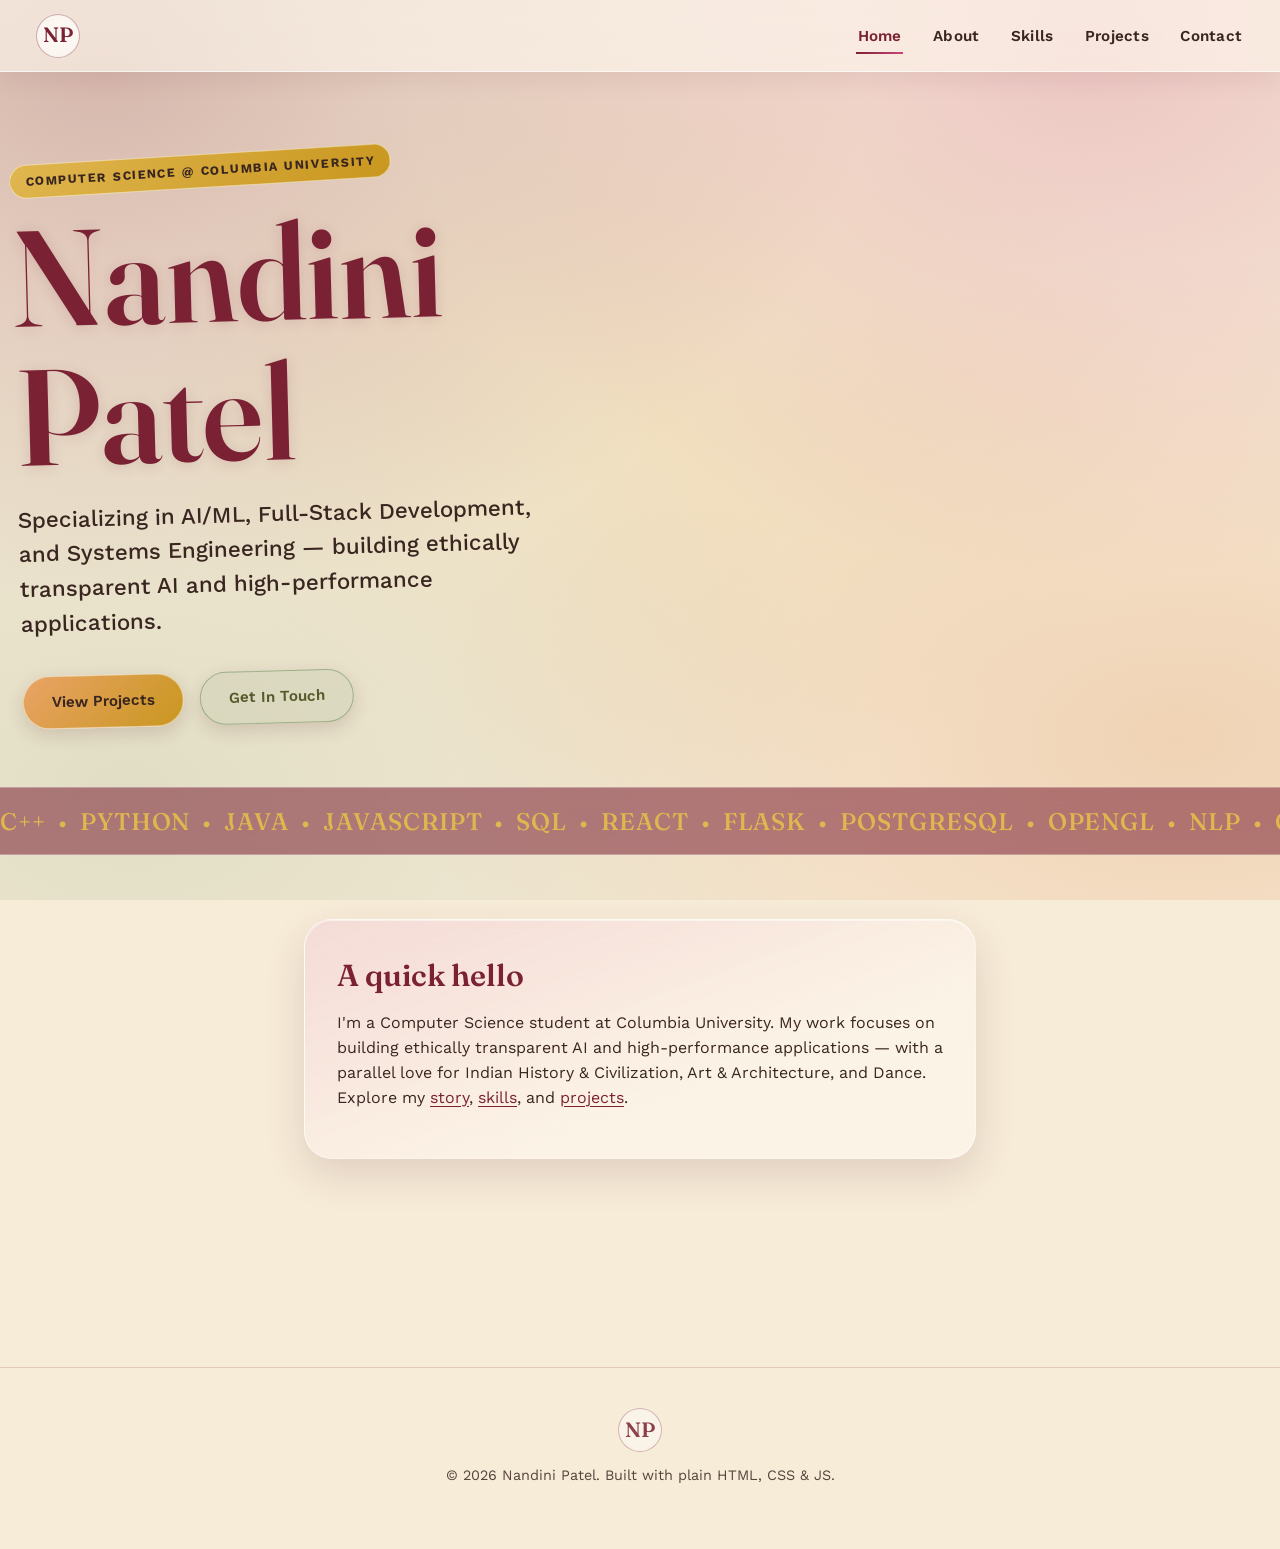
==== index.html @ aa8d7e82 "Redesign as soft glassmorphism site with a rich floral palette Drop the maximalist ornamentation (pa" ====
<!DOCTYPE html>
<html lang="en">
<head>
<meta charset="UTF-8">
<meta name="viewport" content="width=device-width, initial-scale=1.0">
<title>Nandini Patel — Computer Science @ Columbia</title>
<meta name="description" content="Portfolio of Nandini Patel, Computer Science student at Columbia University specializing in AI/ML, full-stack development, and systems engineering.">
<link rel="preconnect" href="https://fonts.googleapis.com">
<link rel="stylesheet" href="style.css">
</head>
<body>
<a class="skip-link" href="#main">Skip to content</a>

<nav class="site-nav">
  <div class="wrap">
    <a href="index.html" class="logo">NP</a>
    <button class="nav-toggle" aria-label="Toggle navigation" aria-expanded="false">
      <span></span><span></span><span></span>
    </button>
    <ul class="nav-links">
      <li><a href="index.html">Home</a></li>
      <li><a href="about.html">About</a></li>
      <li><a href="skills.html">Skills</a></li>
      <li><a href="projects.html">Projects</a></li>
      <li><a href="contact.html">Contact</a></li>
    </ul>
  </div>
</nav>

<main id="main">
  <section class="hero wrap">
    <div class="hero-inner">
      <span class="eyebrow">Computer Science @ Columbia University</span>
      <h1 class="stack-text">Nandini<br>Patel</h1>
      <p class="tagline">Specializing in AI/ML, Full-Stack Development, and Systems Engineering — building ethically transparent AI and high-performance applications.</p>
      <div class="hero-ctas">
        <a href="projects.html" class="btn btn-gold">View Projects</a>
        <a href="contact.html" class="btn btn-ruby">Get In Touch</a>
      </div>
    </div>
  </section>

  <div class="marquee" aria-hidden="true">
    <div class="marquee-track">
      <span>C++ &nbsp;•&nbsp; PYTHON &nbsp;•&nbsp; JAVA &nbsp;•&nbsp; JAVASCRIPT &nbsp;•&nbsp; SQL &nbsp;•&nbsp; REACT &nbsp;•&nbsp; FLASK &nbsp;•&nbsp; POSTGRESQL &nbsp;•&nbsp; OPENGL &nbsp;•&nbsp; NLP &nbsp;•&nbsp; COMPUTER VISION &nbsp;•&nbsp;</span>
      <span>C++ &nbsp;•&nbsp; PYTHON &nbsp;•&nbsp; JAVA &nbsp;•&nbsp; JAVASCRIPT &nbsp;•&nbsp; SQL &nbsp;•&nbsp; REACT &nbsp;•&nbsp; FLASK &nbsp;•&nbsp; POSTGRESQL &nbsp;•&nbsp; OPENGL &nbsp;•&nbsp; NLP &nbsp;•&nbsp; COMPUTER VISION &nbsp;•&nbsp;</span>
    </div>
  </div>

  <section class="wrap section-pad">
    <div class="panel hero-hello reveal">
      <h2>A quick hello</h2>
      <p>I'm a Computer Science student at Columbia University. My work focuses on building ethically transparent AI and high-performance applications — with a parallel love for Indian History &amp; Civilization, Art &amp; Architecture, and Dance. Explore my <a href="about.html">story</a>, <a href="skills.html">skills</a>, and <a href="projects.html">projects</a>.</p>
    </div>
  </section>
</main>

<footer class="site-footer">
  <div class="wrap">
    <span class="logo">NP</span>
    <p>&copy; <span id="year"></span> Nandini Patel. Built with plain HTML, CSS &amp; JS.</p>
  </div>
</footer>

<script src="script.js"></script>
</body>
</html>
---- style.css ----
/* ============================================================
   Nandini Patel — Portfolio
   Soft glassmorphism structure, rich floral palette: deep
   crimson/burgundy + magenta (primary), warm orange/gold
   (secondary), sage/olive (grounding), warm cream base.
   Frosted-glass cards, pill controls, understated serif type.
   ============================================================ */

@import url('https://fonts.googleapis.com/css2?family=Fraunces:opsz,wght@9..144,400..700&family=Work+Sans:wght@400;500;600;700;800&display=swap');

:root {
  --cream: #f7ecd8;
  --cream-soft: #fdf7ec;
  --ink: #3a2620;

  --burgundy: #7a2233;
  --burgundy-deep: #5c1726;
  --magenta: #c9457a;
  --magenta-light: #dd7aa0;

  --orange: #d97a37;
  --orange-light: #e9a366;
  --gold: #c9971f;
  --gold-light: #e0b64f;

  --sage: #9caf88;
  --sage-light: #c3d2b3;
  --olive: #74793f;
  --olive-deep: #565a2c;

  --glass: rgba(255, 250, 240, 0.55);
  --glass-strong: rgba(255, 250, 240, 0.82);
  --glass-border: rgba(255, 255, 255, 0.6);

  --font-display: 'Fraunces', Georgia, 'Times New Roman', serif;
  --font-body: 'Work Sans', -apple-system, Segoe UI, sans-serif;

  --nav-h: 4.5rem;
  --shadow-panel: 0 16px 40px rgba(90, 30, 40, 0.14), inset 0 1px 0 rgba(255, 255, 255, 0.5);
  --shadow-btn: 0 6px 18px rgba(90, 30, 40, 0.16);
  --shadow-btn-hover: 0 12px 28px rgba(90, 30, 40, 0.22);
}

/* ---------- Reset ---------- */
* { box-sizing: border-box; }
html { scroll-behavior: smooth; }
body {
  margin: 0;
  background: var(--cream);
  color: var(--ink);
  font-family: var(--font-body);
  line-height: 1.55;
  overflow-x: hidden;
  position: relative;
}
img, svg { max-width: 100%; display: block; }
a { color: inherit; text-decoration: none; }
ul { margin: 0; padding: 0; list-style: none; }
h1, h2, h3, h4 { font-family: var(--font-display); margin: 0; }
p { margin: 0 0 1em; }

@media (prefers-reduced-motion: reduce) {
  html { scroll-behavior: auto; }
  *, *::before, *::after { animation-duration: 0.001ms !important; animation-iteration-count: 1 !important; transition-duration: 0.001ms !important; }
}

/* ---------- Decorative page background: soft floral gradient mesh ---------- */
body::before {
  content: "";
  position: fixed;
  inset: 0;
  z-index: -1;
  background-image:
    radial-gradient(ellipse at 8% 8%, rgba(122, 34, 51, 0.26), transparent 46%),
    radial-gradient(ellipse at 85% 6%, rgba(201, 69, 122, 0.22), transparent 44%),
    radial-gradient(ellipse at 92% 82%, rgba(217, 122, 55, 0.22), transparent 46%),
    radial-gradient(ellipse at 10% 88%, rgba(156, 175, 136, 0.24), transparent 46%),
    radial-gradient(ellipse at 52% 46%, rgba(201, 151, 31, 0.12), transparent 55%);
  background-color: var(--cream);
}

.skip-link {
  position: absolute;
  left: 1rem;
  top: -4rem;
  background: var(--gold);
  color: var(--ink);
  padding: 0.6rem 1.1rem;
  border-radius: 999px;
  font-weight: 700;
  z-index: 999;
  transition: top 0.2s ease;
}
.skip-link:focus { top: 1rem; }

.wrap {
  max-width: 78rem;
  margin: 0 auto;
  padding: 0 1.25rem;
}

/* ---------- Nav ---------- */
.site-nav {
  position: sticky;
  top: 0;
  z-index: 100;
  height: var(--nav-h);
  display: flex;
  align-items: center;
  background: rgba(255, 250, 240, 0.6);
  backdrop-filter: blur(14px);
  -webkit-backdrop-filter: blur(14px);
  border-bottom: 1px solid var(--glass-border);
  box-shadow: 0 8px 24px rgba(90, 30, 40, 0.08);
}
.site-nav .wrap {
  width: 100%;
  display: flex;
  align-items: center;
  justify-content: space-between;
}
.logo {
  font-family: var(--font-display);
  font-weight: 600;
  font-size: 1.3rem;
  color: var(--burgundy);
  border: 1.5px solid rgba(122, 34, 51, 0.35);
  border-radius: 999px;
  width: 2.75rem;
  height: 2.75rem;
  display: flex;
  align-items: center;
  justify-content: center;
  flex-shrink: 0;
  background: rgba(255, 255, 255, 0.5);
  backdrop-filter: blur(8px);
}
.nav-links {
  display: flex;
  gap: 1.75rem;
}
.nav-links a {
  font-weight: 600;
  letter-spacing: 0.02em;
  font-size: 0.95rem;
  padding: 0.35rem 0.1rem;
  position: relative;
  color: var(--ink);
}
.nav-links a::after {
  content: "";
  position: absolute;
  left: 0; right: 100%;
  bottom: -4px;
  height: 2px;
  background: linear-gradient(90deg, var(--burgundy), var(--magenta));
  transition: right 0.25s ease;
}
.nav-links a:hover::after,
.nav-links a:focus-visible::after { right: 0; }
.nav-links a.active { color: var(--burgundy); }
.nav-links a.active::after { right: 0; background: linear-gradient(90deg, var(--burgundy), var(--magenta)); }

.nav-toggle {
  display: none;
  flex-direction: column;
  gap: 5px;
  background: none;
  border: 1.5px solid rgba(122, 34, 51, 0.35);
  border-radius: 0.6rem;
  padding: 0.5rem 0.6rem;
  cursor: pointer;
}
.nav-toggle span {
  width: 22px;
  height: 2px;
  background: var(--burgundy);
  display: block;
  transition: transform 0.25s ease, opacity 0.25s ease;
}
.nav-toggle[aria-expanded="true"] span:nth-child(1) { transform: translateY(7px) rotate(45deg); }
.nav-toggle[aria-expanded="true"] span:nth-child(2) { opacity: 0; }
.nav-toggle[aria-expanded="true"] span:nth-child(3) { transform: translateY(-7px) rotate(-45deg); }

@media (max-width: 768px) {
  .nav-toggle { display: flex; }
  .nav-links {
    position: absolute;
    top: var(--nav-h);
    left: 0; right: 0;
    flex-direction: column;
    gap: 0;
    background: rgba(255, 250, 240, 0.9);
    backdrop-filter: blur(14px);
    -webkit-backdrop-filter: blur(14px);
    border-bottom: 1px solid var(--glass-border);
    max-height: 0;
    overflow: hidden;
    transition: max-height 0.3s ease;
  }
  .nav-links.open { max-height: 24rem; }
  .nav-links a {
    padding: 1rem 1.25rem;
    border-bottom: 1px solid rgba(122, 34, 51, 0.12);
    font-size: 1.05rem;
    display: block;
  }
}

/* ---------- Buttons / badges ---------- */
.btn {
  display: inline-flex;
  align-items: center;
  gap: 0.5rem;
  font-family: var(--font-body);
  font-weight: 600;
  font-size: 0.95rem;
  padding: 0.85rem 1.75rem;
  border-radius: 999px;
  border: 1.5px solid transparent;
  box-shadow: var(--shadow-btn);
  transition: transform 0.2s ease, box-shadow 0.2s ease, background 0.2s ease;
  cursor: pointer;
}
.btn:hover, .btn:focus-visible {
  transform: translateY(-3px);
  box-shadow: var(--shadow-btn-hover);
}
.btn:active { transform: translateY(0); box-shadow: var(--shadow-btn); }
.btn-gold { background: linear-gradient(135deg, var(--orange-light), var(--gold)); color: var(--ink); border-color: rgba(255, 255, 255, 0.5); }
.btn-ruby { background: rgba(156, 175, 136, 0.16); color: var(--olive-deep); border-color: var(--sage); }
.btn-ruby:hover { background: rgba(156, 175, 136, 0.3); }
.btn-emerald { background: linear-gradient(135deg, var(--olive), var(--olive-deep)); color: var(--cream-soft); }
.btn-sapphire { background: linear-gradient(135deg, var(--magenta), var(--burgundy)); color: var(--cream-soft); }
.btn-disabled {
  opacity: 0.5;
  cursor: default;
  filter: grayscale(0.3);
}
.btn-disabled:hover { transform: none; box-shadow: var(--shadow-btn); }

.pill {
  display: inline-block;
  padding: 0.5rem 1.1rem;
  border-radius: 999px;
  font-weight: 600;
  font-size: 0.88rem;
  background: rgba(156, 175, 136, 0.18);
  border: 1.5px solid var(--sage);
  color: var(--olive-deep);
  transition: transform 0.2s ease, background 0.2s ease;
}
.pill:hover { transform: translateY(-2px) scale(1.05); background: rgba(156, 175, 136, 0.32); }

/* ---------- Display headline — solid primary accent, understated ---------- */
.stack-text {
  font-family: var(--font-display);
  font-weight: 600;
  line-height: 1.02;
  color: var(--burgundy);
  text-shadow: 0 2px 14px rgba(122, 34, 51, 0.15);
}

.eyebrow {
  display: inline-block;
  font-family: var(--font-body);
  font-weight: 700;
  text-transform: uppercase;
  letter-spacing: 0.12em;
  font-size: 0.78rem;
  color: var(--ink);
  background: linear-gradient(135deg, var(--gold-light), var(--gold));
  padding: 0.4rem 0.95rem;
  border-radius: 999px;
  transform: rotate(-2deg);
  border: 1px solid rgba(255, 255, 255, 0.5);
}

/* ---------- Page header ---------- */
.page-head {
  padding: 6rem 0 3rem;
  position: relative;
}
.page-head h1 {
  font-size: clamp(2.75rem, 9vw, 5.5rem);
}

/* ---------- Cards / panels: frosted glass ---------- */
.panel {
  border-radius: 1.75rem;
  border: 1px solid var(--glass-border);
  box-shadow: var(--shadow-panel);
  padding: 2rem;
  background-color: var(--glass);
  backdrop-filter: blur(16px);
  -webkit-backdrop-filter: blur(16px);
  color: var(--ink);
}
.panel h2 { color: var(--burgundy); font-weight: 600; }
.reveal {
  opacity: 0;
  transform: translateY(24px);
  transition: opacity 0.6s ease, transform 0.6s ease;
}
.reveal.in-view { opacity: 1; transform: translateY(0); }

/* ---------- Marquee: frosted burgundy band ---------- */
.marquee {
  overflow: hidden;
  background: rgba(122, 34, 51, 0.55);
  backdrop-filter: blur(10px);
  -webkit-backdrop-filter: blur(10px);
  border-top: 1px solid rgba(255, 255, 255, 0.3);
  border-bottom: 1px solid rgba(255, 255, 255, 0.3);
  padding: 0.9rem 0;
}
.marquee-track {
  display: flex;
  gap: 3rem;
  white-space: nowrap;
  width: max-content;
  animation: marquee 26s linear infinite;
  font-family: var(--font-display);
  font-weight: 500;
  font-size: clamp(1rem, 2.6vw, 1.5rem);
  color: var(--gold-light);
  letter-spacing: 0.04em;
}
@keyframes marquee {
  from { transform: translateX(0); }
  to { transform: translateX(-50%); }
}
.marquee:hover .marquee-track { animation-play-state: paused; }
@media (prefers-reduced-motion: reduce) {
  .marquee-track { animation: none; overflow-x: auto; }
}

/* ---------- Footer ---------- */
.site-footer {
  margin-top: 5rem;
  padding: 2.5rem 0 3rem;
  border-top: 1px solid rgba(122, 34, 51, 0.2);
  text-align: center;
  font-size: 0.9rem;
  color: var(--ink);
  opacity: 0.85;
}
.site-footer .logo { margin: 0 auto 0.75rem; }

/* ============================================================
   Page-specific layouts
   ============================================================ */

/* ---- Hero (index.html) ---- */
.hero {
  position: relative;
  padding: 5rem 0 4rem;
  min-height: 78vh;
  display: flex;
  align-items: center;
}
.hero-inner { position: relative; z-index: 1; max-width: 46rem; }
.hero h1 { font-size: clamp(3rem, 13vw, 8.5rem); margin: 1rem 0; }
.hero .tagline {
  font-size: clamp(1.05rem, 2.4vw, 1.4rem);
  font-weight: 500;
  color: var(--ink);
  max-width: 34rem;
}
.hero-ctas { display: flex; flex-wrap: wrap; gap: 1rem; margin-top: 2.25rem; }
@media (min-width: 1024px) {
  .hero-inner { transform: rotate(-1.5deg); }
}

/* ---- About page ---- */
.about-grid {
  display: grid;
  gap: 1.75rem;
  grid-template-columns: 1fr;
  padding-bottom: 5rem;
}
@media (min-width: 900px) {
  .about-grid {
    grid-template-columns: repeat(12, 1fr);
  }
  .about-bio { grid-column: 1 / 8; transform: rotate(-1deg); z-index: 2; }
  .about-edu { grid-column: 7 / 13; margin-top: 3rem; transform: rotate(1.5deg); z-index: 1; }
  .about-interests { grid-column: 2 / 12; margin-top: -1.5rem; transform: rotate(-0.5deg); z-index: 3; }
}
.about-bio { background-image: linear-gradient(160deg, rgba(122, 34, 51, 0.16), transparent 65%); }
.about-edu { background-image: linear-gradient(160deg, rgba(156, 175, 136, 0.22), transparent 65%); }
.about-interests { background-image: linear-gradient(160deg, rgba(217, 122, 55, 0.18), transparent 65%); }
.about-bio p, .about-edu p { font-size: 1.15rem; }
.interest-list { display: flex; flex-wrap: wrap; gap: 0.75rem; margin-top: 1rem; }

/* ---- Skills page ---- */
.skills-grid {
  display: grid;
  gap: 1.75rem;
  grid-template-columns: 1fr;
  padding-bottom: 5rem;
}
@media (min-width: 900px) {
  .skills-grid { grid-template-columns: repeat(12, 1fr); }
  .skill-langs { grid-column: 1 / 7; z-index: 2; }
  .skill-web { grid-column: 6 / 13; margin-top: 4rem; transform: rotate(1.5deg); z-index: 1; }
  .skill-graphics { grid-column: 2 / 11; margin-top: -1rem; transform: rotate(-1deg); z-index: 3; }
}
.skill-langs { background-image: linear-gradient(160deg, rgba(201, 69, 122, 0.16), transparent 65%); }
.skill-web { background-image: linear-gradient(160deg, rgba(116, 121, 63, 0.18), transparent 65%); }
.skill-graphics { background-image: linear-gradient(160deg, rgba(201, 151, 31, 0.16), transparent 65%); }
.chip-row { display: flex; flex-wrap: wrap; gap: 0.7rem; margin-top: 1.25rem; }

/* ---- Projects page ---- */
.projects-grid {
  display: grid;
  gap: 2.25rem;
  grid-template-columns: 1fr;
  padding-bottom: 5rem;
}
@media (min-width: 900px) {
  .projects-grid { grid-template-columns: repeat(6, 1fr); }
  .project-card:nth-child(1) { grid-column: 1 / 5; transform: rotate(-1.5deg); }
  .project-card:nth-child(2) { grid-column: 3 / 7; margin-top: 3.5rem; transform: rotate(1deg); }
  .project-card:nth-child(3) { grid-column: 1 / 6; margin-top: 2rem; transform: rotate(-0.75deg); }
}
.project-card:nth-child(1) { background-image: linear-gradient(160deg, rgba(122, 34, 51, 0.16), transparent 65%); }
.project-card:nth-child(2) { background-image: linear-gradient(160deg, rgba(156, 175, 136, 0.2), transparent 65%); }
.project-card:nth-child(3) { background-image: linear-gradient(160deg, rgba(217, 122, 55, 0.18), transparent 65%); }
.project-card h2 { font-size: clamp(1.6rem, 3.5vw, 2.2rem); margin-bottom: 0.75rem; }
.project-card p { font-size: 1.05rem; }
.project-card .btn { margin-top: 1rem; }
.project-card:hover { transform: rotate(0deg) scale(1.015); }
.project-card { transition: transform 0.25s ease; }

/* ---- Contact page ---- */
.contact-grid {
  display: grid;
  gap: 1.75rem;
  grid-template-columns: 1fr;
  padding-bottom: 6rem;
  max-width: 42rem;
  margin: 0 auto;
}
.contact-card {
  display: flex;
  align-items: center;
  justify-content: space-between;
  gap: 1rem;
  flex-wrap: wrap;
}
.contact-card:nth-child(1) { transform: rotate(-1deg); background-image: linear-gradient(160deg, rgba(156, 175, 136, 0.2), transparent 65%); }
.contact-card:nth-child(2) { transform: rotate(0.75deg); background-image: linear-gradient(160deg, rgba(122, 34, 51, 0.16), transparent 65%); }
.contact-card:nth-child(3) { transform: rotate(-0.5deg); background-image: linear-gradient(160deg, rgba(217, 122, 55, 0.18), transparent 65%); }
.contact-card h2 { font-size: 1.4rem; }

/* ---------- Hero intro panel ---------- */
.hero-hello {
  max-width: 42rem;
  margin: 0 auto 4rem;
  background-image: linear-gradient(160deg, rgba(201, 69, 122, 0.14), transparent 65%);
}
.hero-hello h2 { font-size: clamp(1.4rem, 3vw, 1.9rem); margin-bottom: 0.75rem; color: var(--burgundy); }
.hero-hello a { color: var(--burgundy); text-decoration: underline; text-underline-offset: 3px; }
.hero-hello a:hover { color: var(--magenta); }

.section-pad { padding: 4rem 0; }
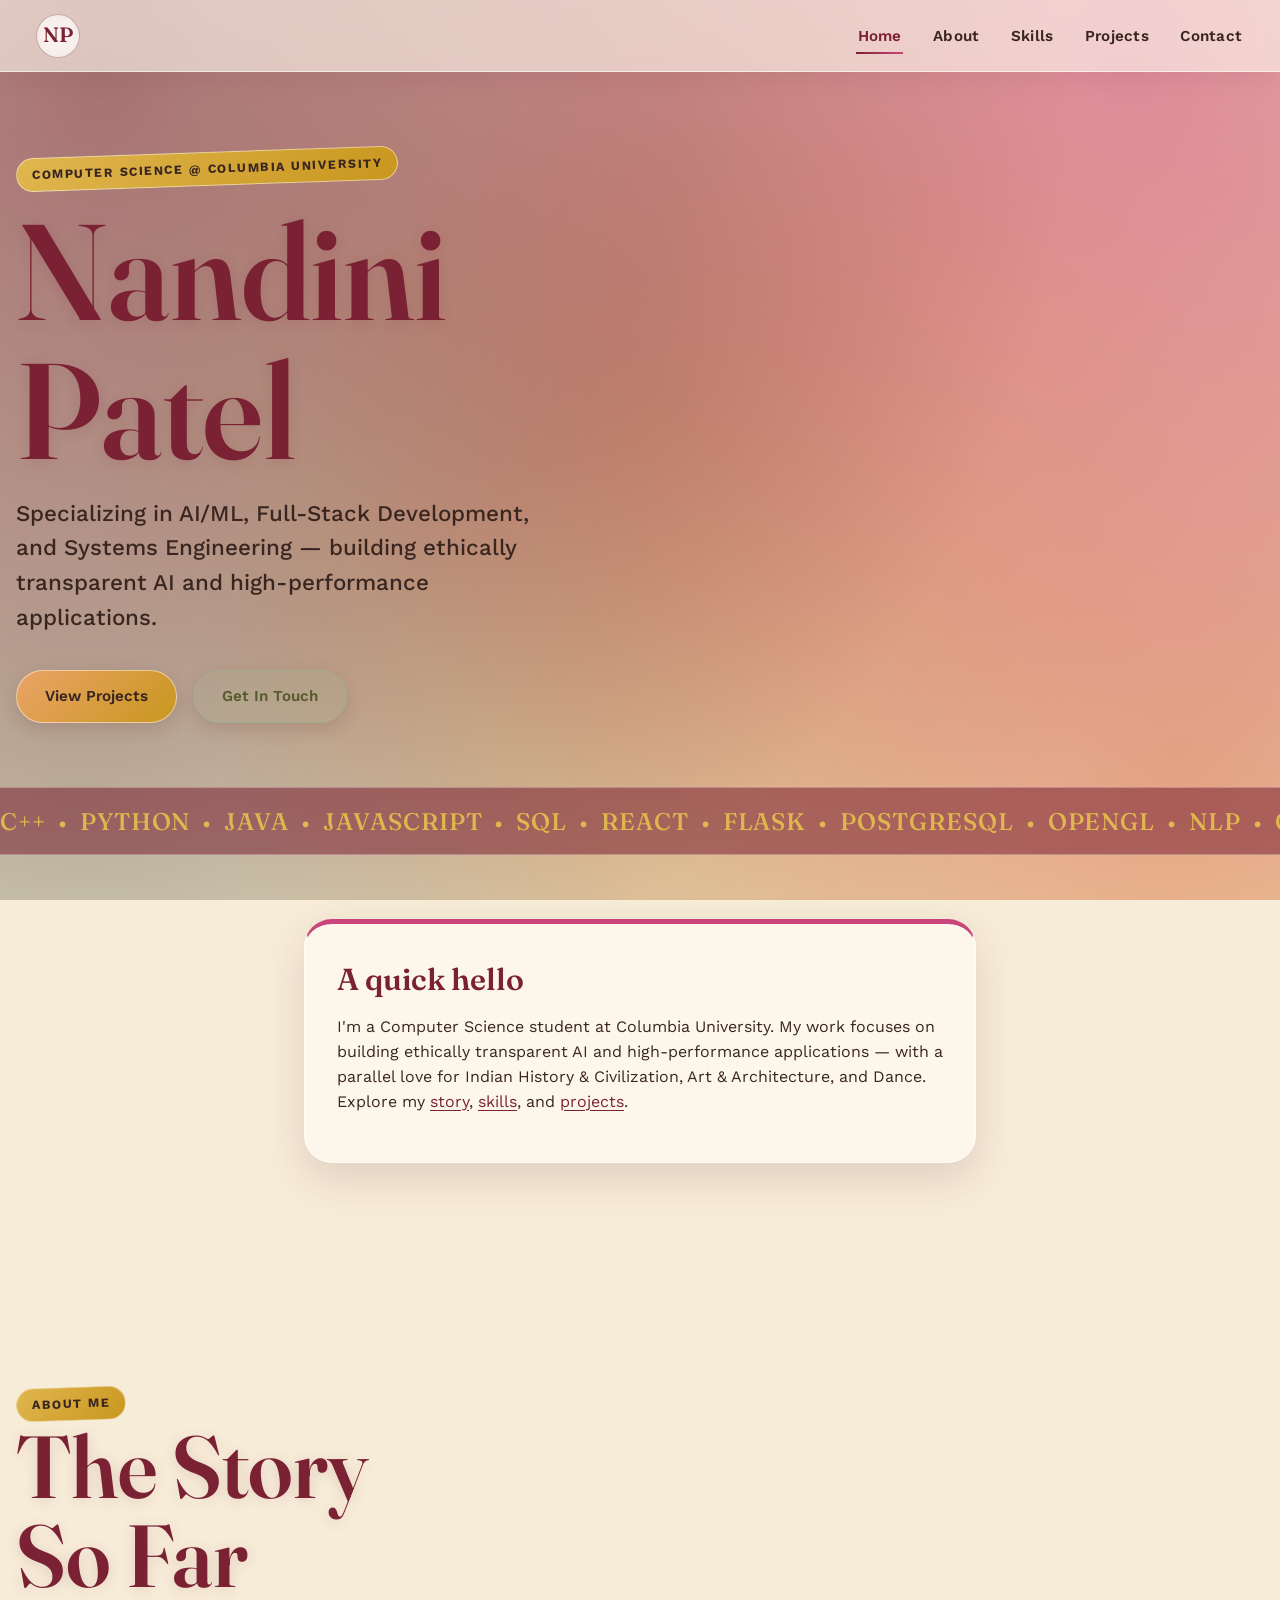
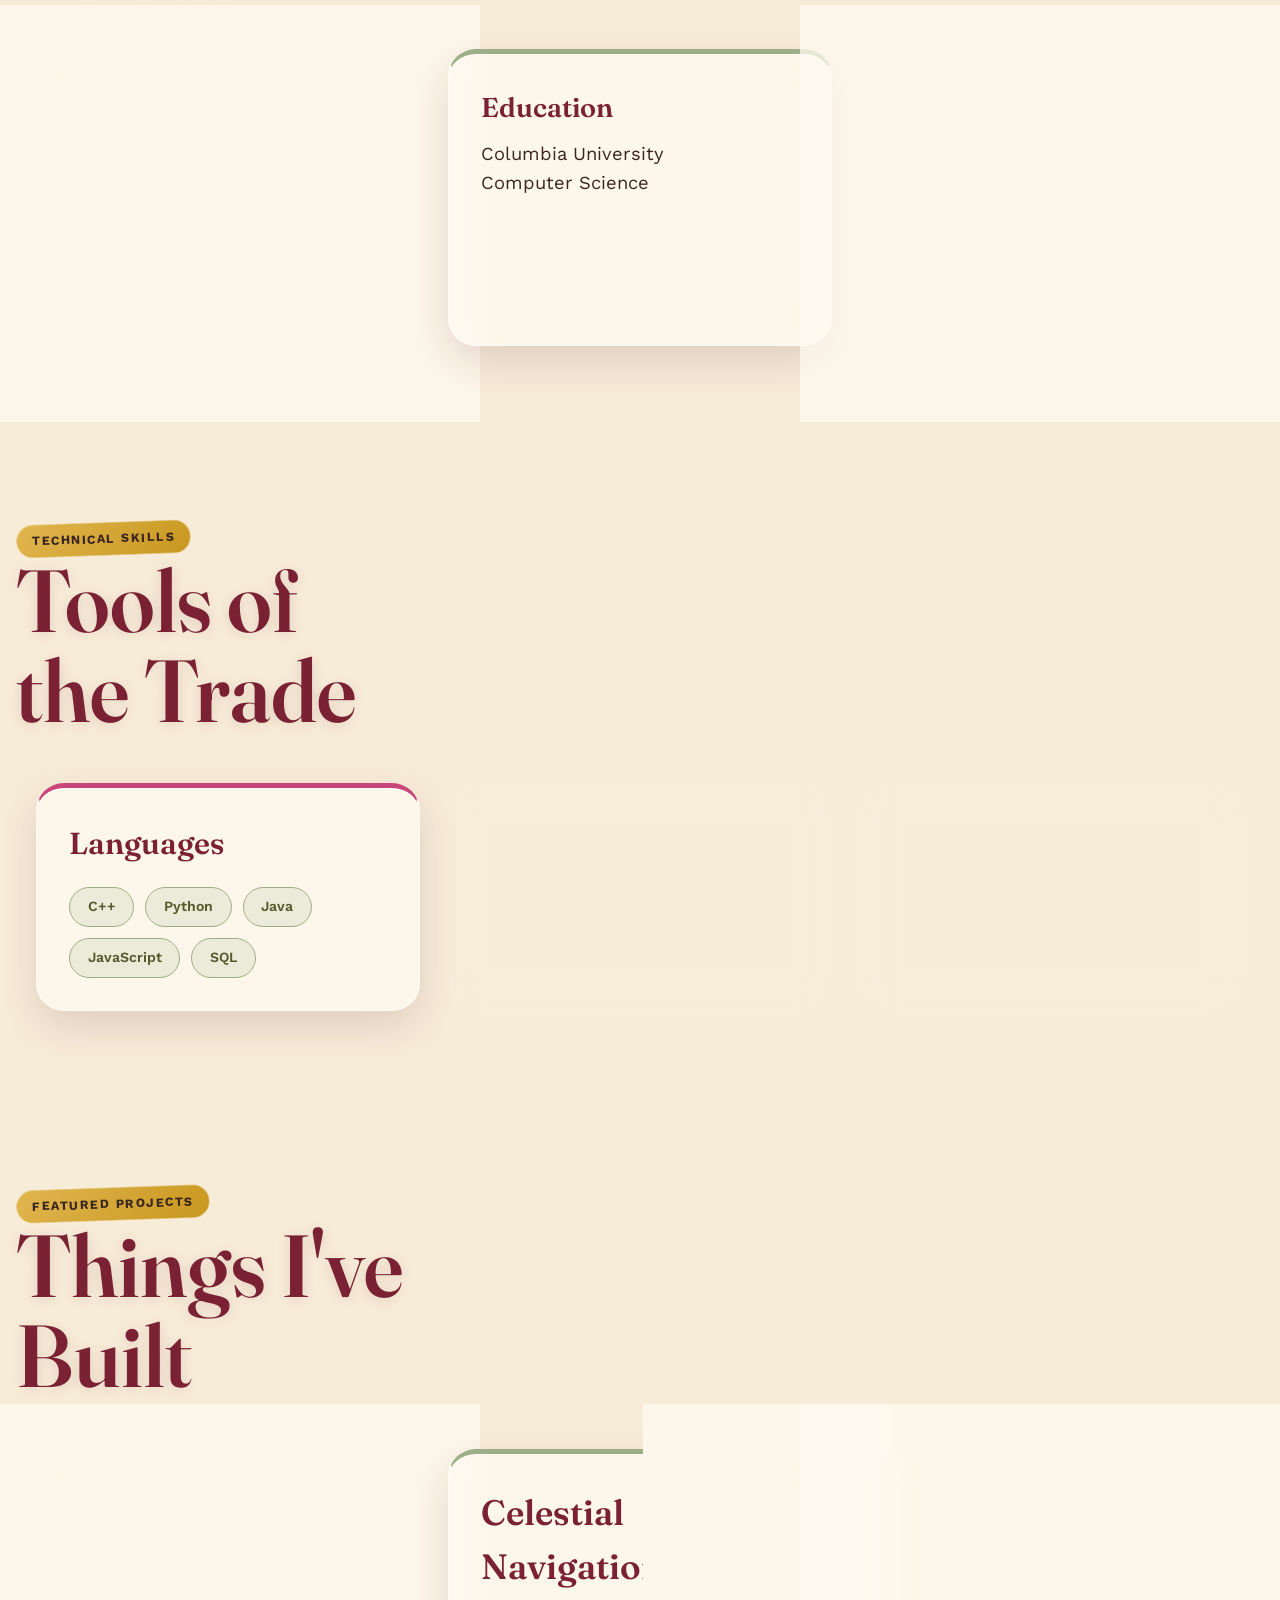
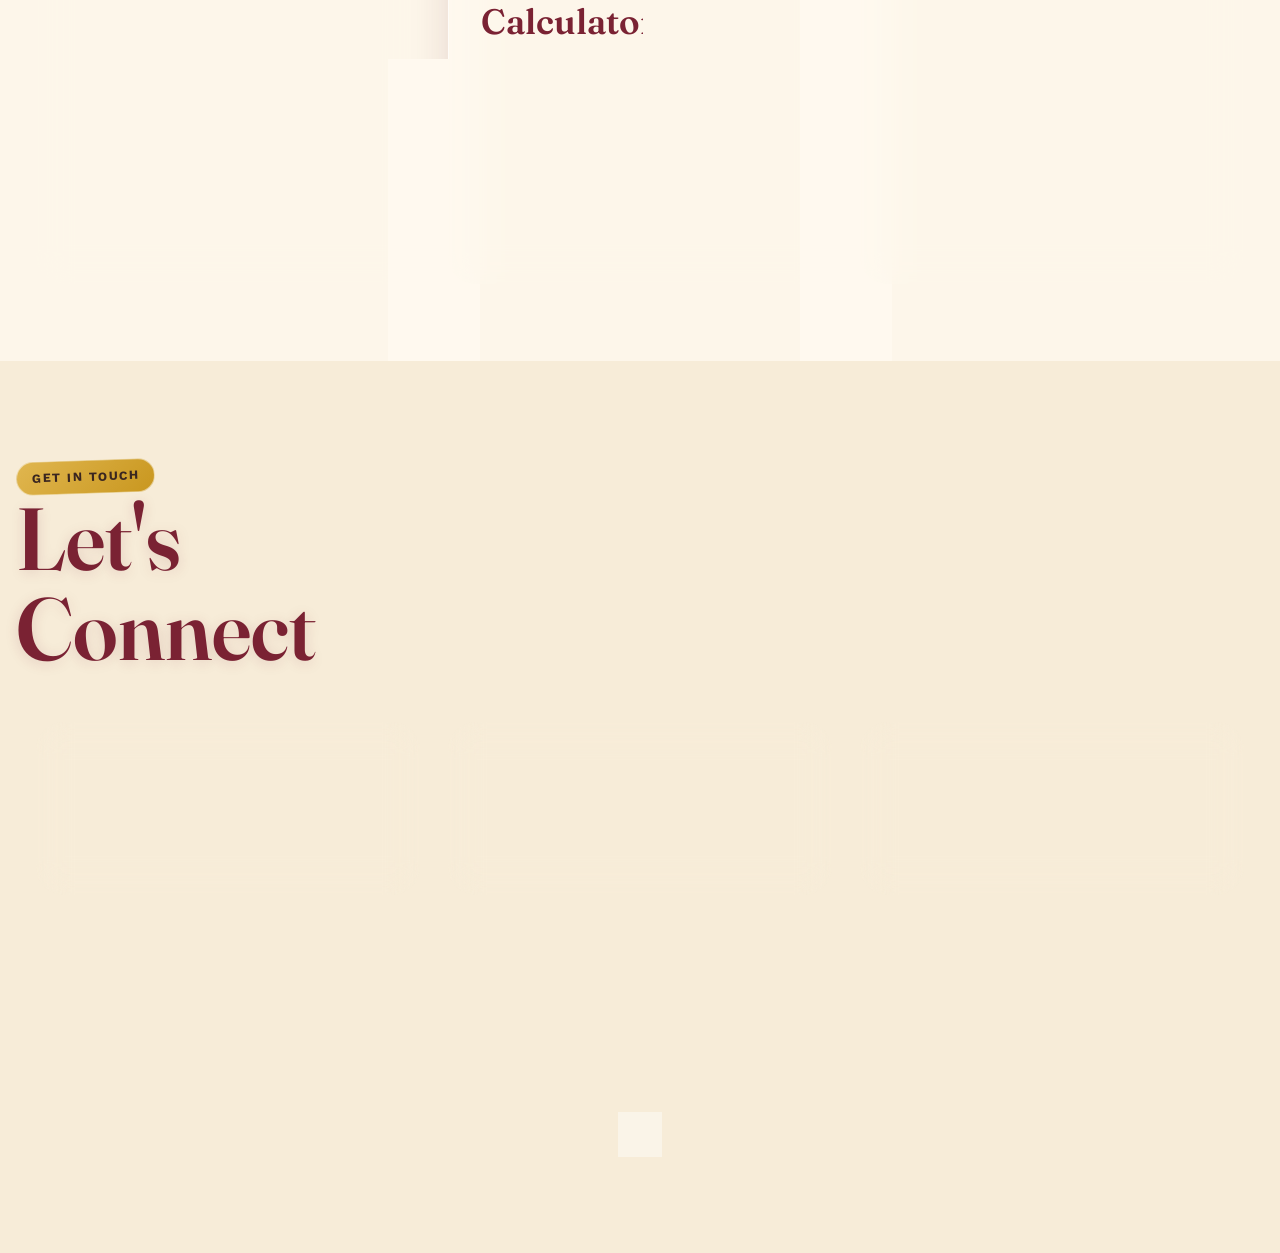
==== commit 3bf4aa08: "Merge site into a single scrolling page with anchor nav Combine Home/About/Skills/Projects/Contact i" ====
--- a/index.html
+++ b/index.html
@@ -13,29 +13,29 @@
 
 <nav class="site-nav">
   <div class="wrap">
-    <a href="index.html" class="logo">NP</a>
+    <a href="#top" class="logo">NP</a>
     <button class="nav-toggle" aria-label="Toggle navigation" aria-expanded="false">
       <span></span><span></span><span></span>
     </button>
     <ul class="nav-links">
-      <li><a href="index.html">Home</a></li>
-      <li><a href="about.html">About</a></li>
-      <li><a href="skills.html">Skills</a></li>
-      <li><a href="projects.html">Projects</a></li>
-      <li><a href="contact.html">Contact</a></li>
+      <li><a href="#top">Home</a></li>
+      <li><a href="#about">About</a></li>
+      <li><a href="#skills">Skills</a></li>
+      <li><a href="#projects">Projects</a></li>
+      <li><a href="#contact">Contact</a></li>
     </ul>
   </div>
 </nav>
 
 <main id="main">
-  <section class="hero wrap">
+  <section class="hero wrap" id="top">
     <div class="hero-inner">
       <span class="eyebrow">Computer Science @ Columbia University</span>
       <h1 class="stack-text">Nandini<br>Patel</h1>
       <p class="tagline">Specializing in AI/ML, Full-Stack Development, and Systems Engineering — building ethically transparent AI and high-performance applications.</p>
       <div class="hero-ctas">
-        <a href="projects.html" class="btn btn-gold">View Projects</a>
-        <a href="contact.html" class="btn btn-ruby">Get In Touch</a>
+        <a href="#projects" class="btn btn-gold">View Projects</a>
+        <a href="#contact" class="btn btn-ruby">Get In Touch</a>
       </div>
     </div>
   </section>
@@ -50,7 +50,125 @@
   <section class="wrap section-pad">
     <div class="panel hero-hello reveal">
       <h2>A quick hello</h2>
-      <p>I'm a Computer Science student at Columbia University. My work focuses on building ethically transparent AI and high-performance applications — with a parallel love for Indian History &amp; Civilization, Art &amp; Architecture, and Dance. Explore my <a href="about.html">story</a>, <a href="skills.html">skills</a>, and <a href="projects.html">projects</a>.</p>
+      <p>I'm a Computer Science student at Columbia University. My work focuses on building ethically transparent AI and high-performance applications — with a parallel love for Indian History &amp; Civilization, Art &amp; Architecture, and Dance. Explore my <a href="#about">story</a>, <a href="#skills">skills</a>, and <a href="#projects">projects</a>.</p>
+    </div>
+  </section>
+
+  <section id="about">
+    <header class="page-head wrap">
+      <span class="eyebrow">About Me</span>
+      <h1 class="stack-text">The Story<br>So Far</h1>
+    </header>
+
+    <div class="wrap about-grid">
+      <section class="panel about-bio reveal">
+        <h2 style="font-size: clamp(1.5rem, 3vw, 2rem); margin-bottom: 1rem;">🚀 About Me</h2>
+        <p>I am a Computer Science student at Columbia University. My work focuses on building ethically transparent AI and high-performance applications.</p>
+      </section>
+
+      <section class="panel about-edu reveal">
+        <h2 style="font-size: clamp(1.3rem, 2.6vw, 1.7rem); margin-bottom: 0.75rem;">Education</h2>
+        <p>Columbia University<br>Computer Science</p>
+      </section>
+
+      <section class="panel about-interests reveal">
+        <h2 style="font-size: clamp(1.3rem, 2.6vw, 1.7rem); margin-bottom: 0.5rem;">Interests</h2>
+        <p>When I'm not building things, you'll find me exploring:</p>
+        <div class="interest-list">
+          <span class="pill">Indian History &amp; Civilization</span>
+          <span class="pill">Art &amp; Architecture</span>
+          <span class="pill">Dance</span>
+        </div>
+      </section>
+    </div>
+  </section>
+
+  <section id="skills">
+    <header class="page-head wrap">
+      <span class="eyebrow">Technical Skills</span>
+      <h1 class="stack-text">Tools of<br>the Trade</h1>
+    </header>
+
+    <div class="wrap skills-grid">
+      <section class="panel skill-langs reveal">
+        <h2 style="font-size: clamp(1.4rem, 3vw, 1.9rem);">Languages</h2>
+        <div class="chip-row">
+          <span class="pill">C++</span>
+          <span class="pill">Python</span>
+          <span class="pill">Java</span>
+          <span class="pill">JavaScript</span>
+          <span class="pill">SQL</span>
+        </div>
+      </section>
+
+      <section class="panel skill-web reveal">
+        <h2 style="font-size: clamp(1.4rem, 3vw, 1.9rem);">Web</h2>
+        <div class="chip-row">
+          <span class="pill">React</span>
+          <span class="pill">Flask</span>
+          <span class="pill">PostgreSQL</span>
+        </div>
+      </section>
+
+      <section class="panel skill-graphics reveal">
+        <h2 style="font-size: clamp(1.4rem, 3vw, 1.9rem);">Graphics / ML</h2>
+        <div class="chip-row">
+          <span class="pill">OpenGL</span>
+          <span class="pill">NLP</span>
+          <span class="pill">Computer Vision</span>
+        </div>
+      </section>
+    </div>
+  </section>
+
+  <section id="projects">
+    <header class="page-head wrap">
+      <span class="eyebrow">Featured Projects</span>
+      <h1 class="stack-text">Things I've<br>Built</h1>
+    </header>
+
+    <div class="wrap projects-grid">
+      <article class="panel project-card reveal">
+        <h2>Digital Art Canvas</h2>
+        <p>A full-stack application with a C++/OpenGL engine and React frontend to simulate traditional painting. Built for Computer Graphics.</p>
+        <span class="btn btn-gold btn-disabled" aria-disabled="true">Code Coming Soon</span>
+      </article>
+
+      <article class="panel project-card reveal">
+        <h2>Celestial Navigation Calculator</h2>
+        <p>A tool for calculating position using astronomical data. Served as Project Manager during the October 2025 Hackathon.</p>
+        <span class="btn btn-gold btn-disabled" aria-disabled="true">Code Coming Soon</span>
+      </article>
+
+      <article class="panel project-card reveal">
+        <h2>Indian Festivals Interactive App</h2>
+        <p>A Flask-based learning application educating users on Indian culture and history.</p>
+        <span class="btn btn-gold btn-disabled" aria-disabled="true">Code Coming Soon</span>
+      </article>
+    </div>
+  </section>
+
+  <section id="contact">
+    <header class="page-head wrap">
+      <span class="eyebrow">Get In Touch</span>
+      <h1 class="stack-text">Let's<br>Connect</h1>
+    </header>
+
+    <div class="wrap contact-grid">
+      <section class="panel contact-card reveal">
+        <h2>LinkedIn</h2>
+        <a class="btn btn-gold" href="https://linkedin.com/in/nandinipatel" target="_blank" rel="noopener">Connect</a>
+      </section>
+
+      <section class="panel contact-card reveal">
+        <h2>Email</h2>
+        <span class="btn btn-gold btn-disabled" aria-disabled="true">Coming Soon</span>
+      </section>
+
+      <section class="panel contact-card reveal">
+        <h2>GitHub</h2>
+        <a class="btn btn-gold" href="https://github.com/NandiniiPatel" target="_blank" rel="noopener">Follow</a>
+      </section>
     </div>
   </section>
 </main>
--- a/style.css
+++ b/style.css
@@ -28,8 +28,8 @@
   --olive: #74793f;
   --olive-deep: #565a2c;
 
-  --glass: rgba(255, 250, 240, 0.55);
-  --glass-strong: rgba(255, 250, 240, 0.82);
+  --glass: rgba(255, 250, 240, 0.74);
+  --glass-strong: rgba(255, 250, 240, 0.88);
   --glass-border: rgba(255, 255, 255, 0.6);
 
   --font-display: 'Fraunces', Georgia, 'Times New Roman', serif;
@@ -71,11 +71,11 @@
   inset: 0;
   z-index: -1;
   background-image:
-    radial-gradient(ellipse at 8% 8%, rgba(122, 34, 51, 0.26), transparent 46%),
-    radial-gradient(ellipse at 85% 6%, rgba(201, 69, 122, 0.22), transparent 44%),
-    radial-gradient(ellipse at 92% 82%, rgba(217, 122, 55, 0.22), transparent 46%),
-    radial-gradient(ellipse at 10% 88%, rgba(156, 175, 136, 0.24), transparent 46%),
-    radial-gradient(ellipse at 52% 46%, rgba(201, 151, 31, 0.12), transparent 55%);
+    radial-gradient(circle at 8% 10%, rgba(122, 34, 51, 0.58) 0%, rgba(122, 34, 51, 0.3) 40%, transparent 68%),
+    radial-gradient(circle at 88% 6%, rgba(201, 69, 122, 0.52) 0%, rgba(201, 69, 122, 0.24) 40%, transparent 66%),
+    radial-gradient(circle at 92% 86%, rgba(217, 122, 55, 0.52) 0%, rgba(217, 122, 55, 0.26) 42%, transparent 68%),
+    radial-gradient(circle at 6% 88%, rgba(156, 175, 136, 0.5) 0%, rgba(156, 175, 136, 0.24) 42%, transparent 68%),
+    radial-gradient(circle at 50% 46%, rgba(201, 151, 31, 0.34) 0%, rgba(201, 151, 31, 0.14) 45%, transparent 70%);
   background-color: var(--cream);
 }
 
@@ -285,10 +285,16 @@
   font-size: clamp(2.75rem, 9vw, 5.5rem);
 }
 
+/* ---------- One-page anchor sections: offset scroll target below sticky nav ---------- */
+#top, #about, #skills, #projects, #contact {
+  scroll-margin-top: var(--nav-h);
+}
+
 /* ---------- Cards / panels: frosted glass ---------- */
 .panel {
   border-radius: 1.75rem;
   border: 1px solid var(--glass-border);
+  border-top: 5px solid var(--magenta);
   box-shadow: var(--shadow-panel);
   padding: 2rem;
   background-color: var(--glass);
@@ -368,28 +374,18 @@
   max-width: 34rem;
 }
 .hero-ctas { display: flex; flex-wrap: wrap; gap: 1rem; margin-top: 2.25rem; }
-@media (min-width: 1024px) {
-  .hero-inner { transform: rotate(-1.5deg); }
-}
 
 /* ---- About page ---- */
 .about-grid {
   display: grid;
   gap: 1.75rem;
-  grid-template-columns: 1fr;
+  grid-template-columns: repeat(auto-fit, minmax(260px, 1fr));
   padding-bottom: 5rem;
-}
-@media (min-width: 900px) {
-  .about-grid {
-    grid-template-columns: repeat(12, 1fr);
-  }
-  .about-bio { grid-column: 1 / 8; transform: rotate(-1deg); z-index: 2; }
-  .about-edu { grid-column: 7 / 13; margin-top: 3rem; transform: rotate(1.5deg); z-index: 1; }
-  .about-interests { grid-column: 2 / 12; margin-top: -1.5rem; transform: rotate(-0.5deg); z-index: 3; }
-}
-.about-bio { background-image: linear-gradient(160deg, rgba(122, 34, 51, 0.16), transparent 65%); }
-.about-edu { background-image: linear-gradient(160deg, rgba(156, 175, 136, 0.22), transparent 65%); }
-.about-interests { background-image: linear-gradient(160deg, rgba(217, 122, 55, 0.18), transparent 65%); }
+  align-items: stretch;
+}
+.about-bio { border-top-color: var(--burgundy); }
+.about-edu { border-top-color: var(--sage); }
+.about-interests { border-top-color: var(--orange); }
 .about-bio p, .about-edu p { font-size: 1.15rem; }
 .interest-list { display: flex; flex-wrap: wrap; gap: 0.75rem; margin-top: 1rem; }
 
@@ -397,68 +393,56 @@
 .skills-grid {
   display: grid;
   gap: 1.75rem;
-  grid-template-columns: 1fr;
+  grid-template-columns: repeat(auto-fit, minmax(260px, 1fr));
   padding-bottom: 5rem;
-}
-@media (min-width: 900px) {
-  .skills-grid { grid-template-columns: repeat(12, 1fr); }
-  .skill-langs { grid-column: 1 / 7; z-index: 2; }
-  .skill-web { grid-column: 6 / 13; margin-top: 4rem; transform: rotate(1.5deg); z-index: 1; }
-  .skill-graphics { grid-column: 2 / 11; margin-top: -1rem; transform: rotate(-1deg); z-index: 3; }
-}
-.skill-langs { background-image: linear-gradient(160deg, rgba(201, 69, 122, 0.16), transparent 65%); }
-.skill-web { background-image: linear-gradient(160deg, rgba(116, 121, 63, 0.18), transparent 65%); }
-.skill-graphics { background-image: linear-gradient(160deg, rgba(201, 151, 31, 0.16), transparent 65%); }
+  align-items: stretch;
+}
+.skill-langs { border-top-color: var(--magenta); }
+.skill-web { border-top-color: var(--olive); }
+.skill-graphics { border-top-color: var(--gold); }
 .chip-row { display: flex; flex-wrap: wrap; gap: 0.7rem; margin-top: 1.25rem; }
 
 /* ---- Projects page ---- */
 .projects-grid {
   display: grid;
-  gap: 2.25rem;
-  grid-template-columns: 1fr;
+  gap: 1.75rem;
+  grid-template-columns: repeat(auto-fit, minmax(280px, 1fr));
   padding-bottom: 5rem;
-}
-@media (min-width: 900px) {
-  .projects-grid { grid-template-columns: repeat(6, 1fr); }
-  .project-card:nth-child(1) { grid-column: 1 / 5; transform: rotate(-1.5deg); }
-  .project-card:nth-child(2) { grid-column: 3 / 7; margin-top: 3.5rem; transform: rotate(1deg); }
-  .project-card:nth-child(3) { grid-column: 1 / 6; margin-top: 2rem; transform: rotate(-0.75deg); }
-}
-.project-card:nth-child(1) { background-image: linear-gradient(160deg, rgba(122, 34, 51, 0.16), transparent 65%); }
-.project-card:nth-child(2) { background-image: linear-gradient(160deg, rgba(156, 175, 136, 0.2), transparent 65%); }
-.project-card:nth-child(3) { background-image: linear-gradient(160deg, rgba(217, 122, 55, 0.18), transparent 65%); }
+  align-items: stretch;
+}
+.project-card:nth-child(1) { border-top-color: var(--burgundy); }
+.project-card:nth-child(2) { border-top-color: var(--sage); }
+.project-card:nth-child(3) { border-top-color: var(--orange); }
 .project-card h2 { font-size: clamp(1.6rem, 3.5vw, 2.2rem); margin-bottom: 0.75rem; }
 .project-card p { font-size: 1.05rem; }
 .project-card .btn { margin-top: 1rem; }
-.project-card:hover { transform: rotate(0deg) scale(1.015); }
+.project-card:hover { transform: translateY(-4px); }
 .project-card { transition: transform 0.25s ease; }
 
 /* ---- Contact page ---- */
 .contact-grid {
   display: grid;
   gap: 1.75rem;
-  grid-template-columns: 1fr;
+  grid-template-columns: repeat(auto-fit, minmax(240px, 1fr));
   padding-bottom: 6rem;
-  max-width: 42rem;
-  margin: 0 auto;
+  align-items: stretch;
 }
 .contact-card {
   display: flex;
-  align-items: center;
-  justify-content: space-between;
+  flex-direction: column;
+  align-items: flex-start;
   gap: 1rem;
-  flex-wrap: wrap;
-}
-.contact-card:nth-child(1) { transform: rotate(-1deg); background-image: linear-gradient(160deg, rgba(156, 175, 136, 0.2), transparent 65%); }
-.contact-card:nth-child(2) { transform: rotate(0.75deg); background-image: linear-gradient(160deg, rgba(122, 34, 51, 0.16), transparent 65%); }
-.contact-card:nth-child(3) { transform: rotate(-0.5deg); background-image: linear-gradient(160deg, rgba(217, 122, 55, 0.18), transparent 65%); }
+}
+.contact-card:nth-child(1) { border-top-color: var(--sage); }
+.contact-card:nth-child(2) { border-top-color: var(--burgundy); }
+.contact-card:nth-child(3) { border-top-color: var(--orange); }
 .contact-card h2 { font-size: 1.4rem; }
 
 /* ---------- Hero intro panel ---------- */
 .hero-hello {
   max-width: 42rem;
   margin: 0 auto 4rem;
-  background-image: linear-gradient(160deg, rgba(201, 69, 122, 0.14), transparent 65%);
+  border-top-color: var(--magenta);
 }
 .hero-hello h2 { font-size: clamp(1.4rem, 3vw, 1.9rem); margin-bottom: 0.75rem; color: var(--burgundy); }
 .hero-hello a { color: var(--burgundy); text-decoration: underline; text-underline-offset: 3px; }
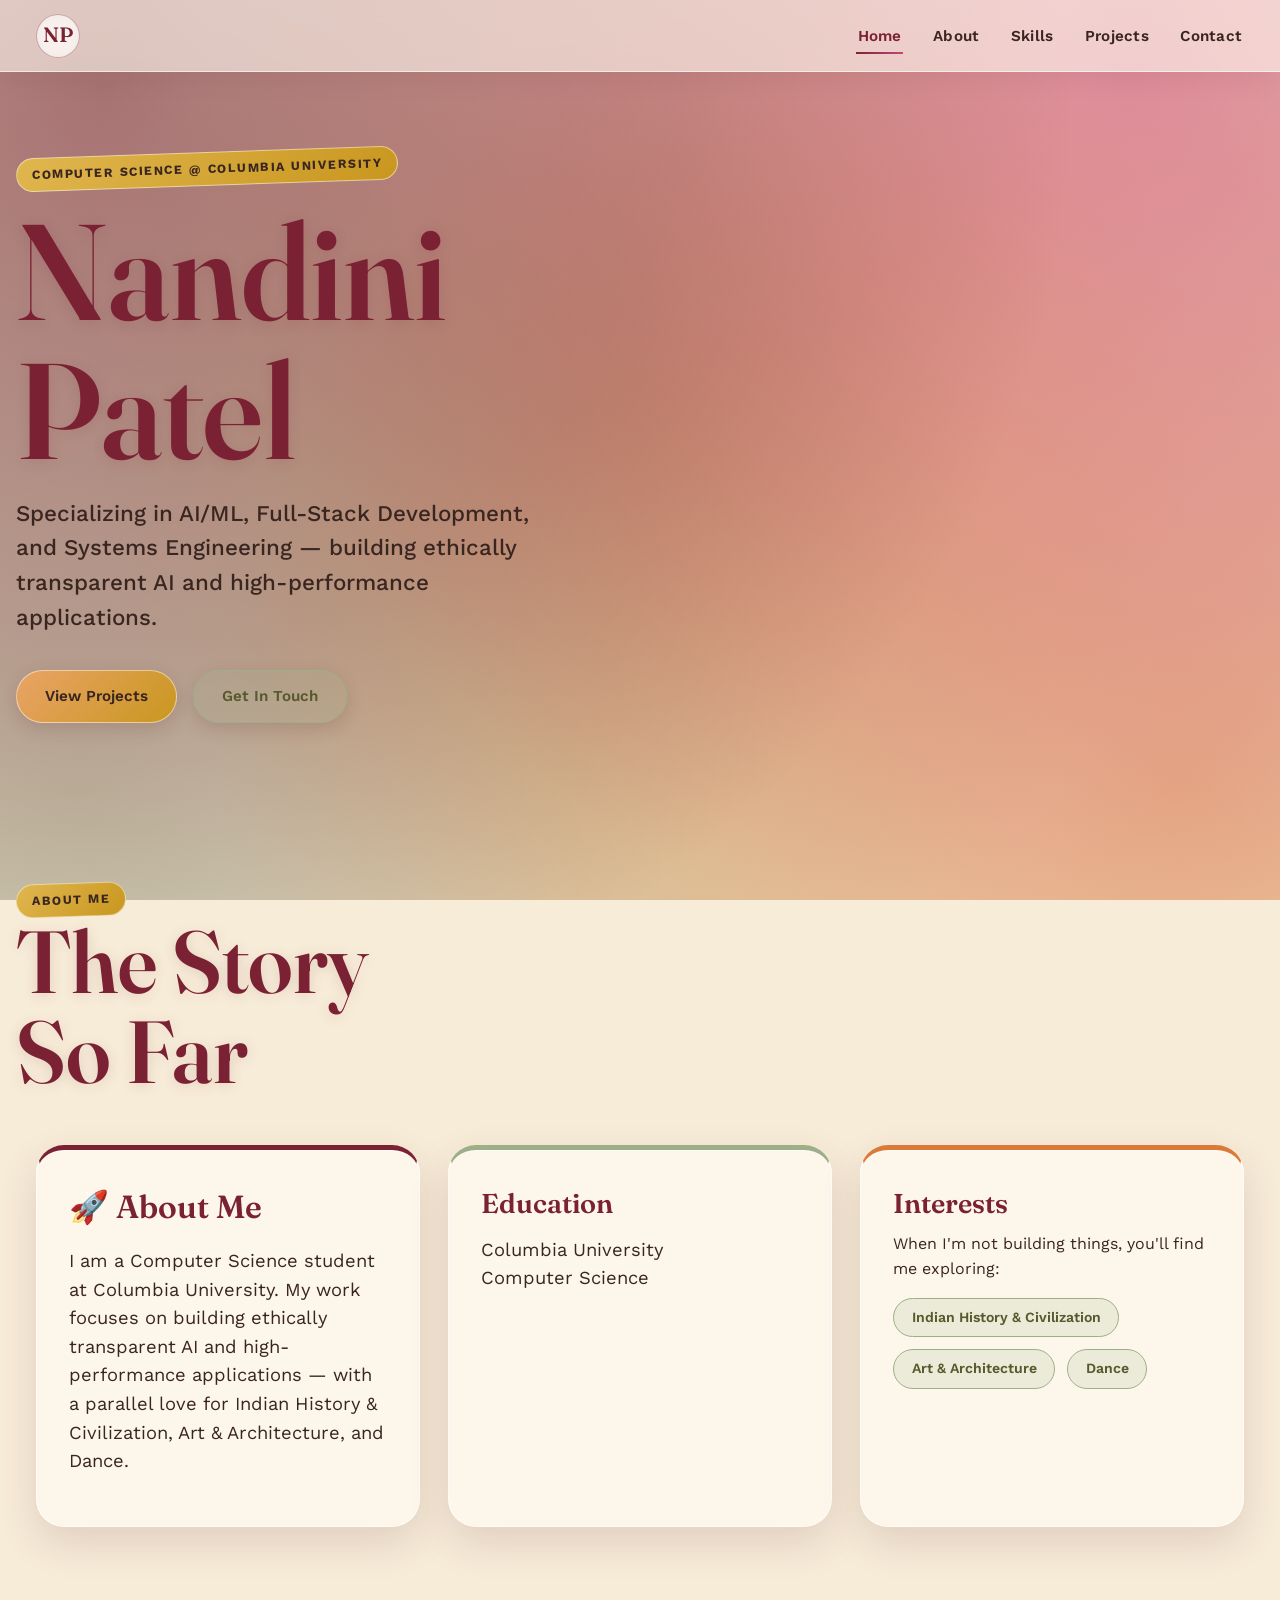
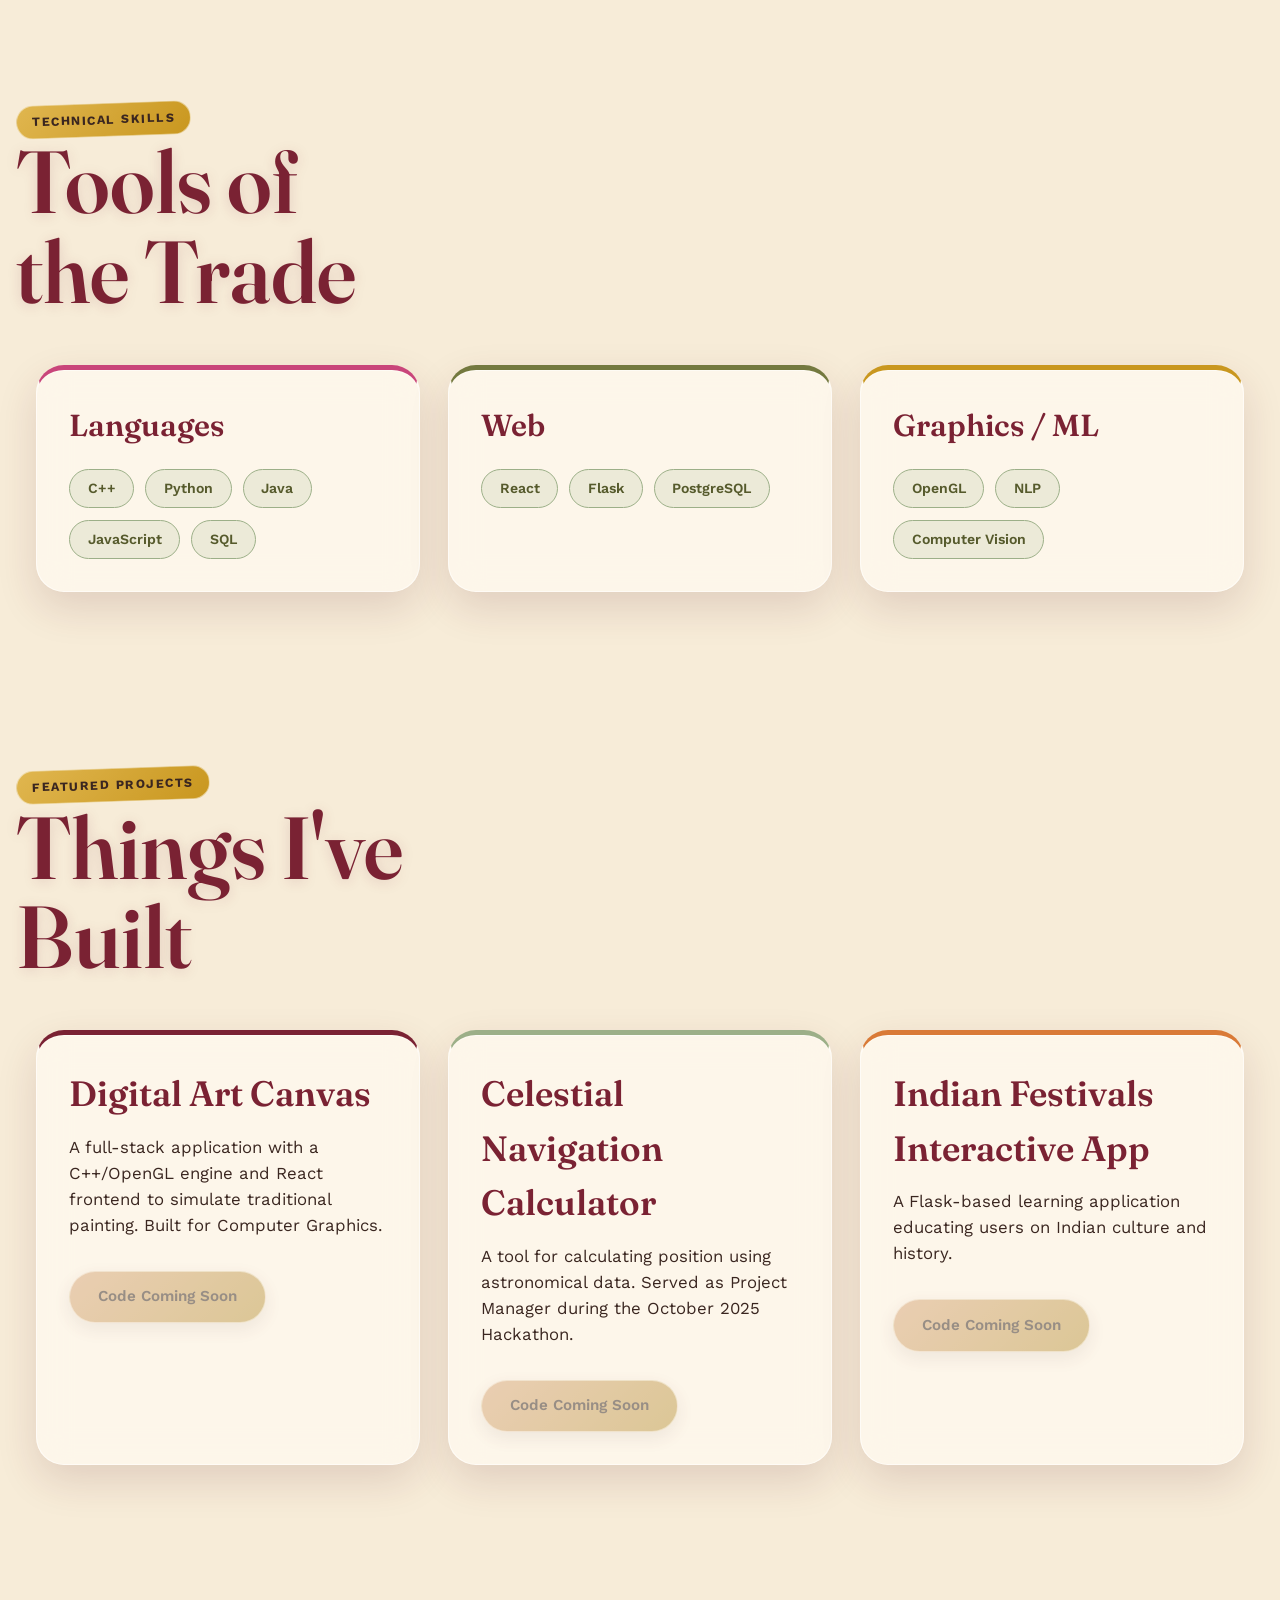
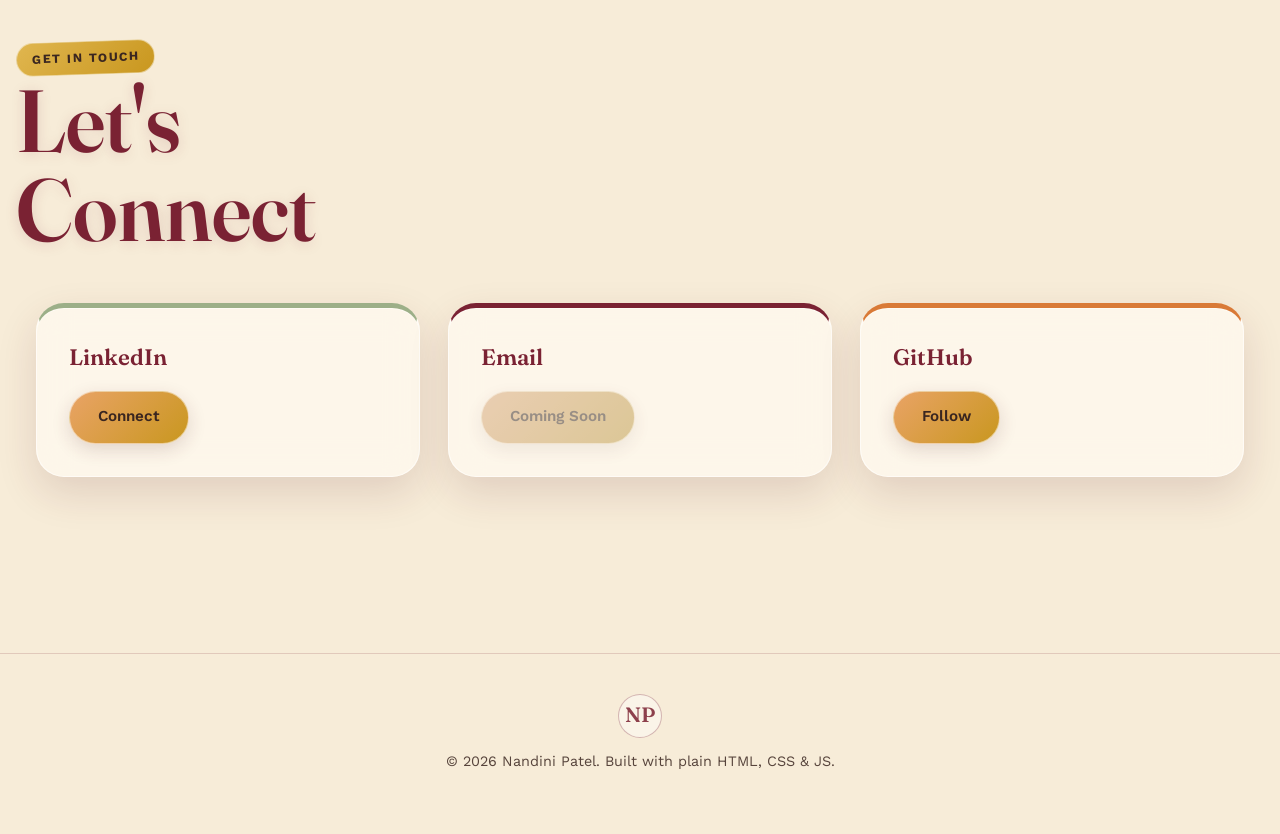
==== commit c6dd3f5d: "Remove skills marquee and fold hello card into About Drop the scrolling tech-stack ticker and the st" ====
--- a/index.html
+++ b/index.html
@@ -40,20 +40,6 @@
     </div>
   </section>
 
-  <div class="marquee" aria-hidden="true">
-    <div class="marquee-track">
-      <span>C++ &nbsp;•&nbsp; PYTHON &nbsp;•&nbsp; JAVA &nbsp;•&nbsp; JAVASCRIPT &nbsp;•&nbsp; SQL &nbsp;•&nbsp; REACT &nbsp;•&nbsp; FLASK &nbsp;•&nbsp; POSTGRESQL &nbsp;•&nbsp; OPENGL &nbsp;•&nbsp; NLP &nbsp;•&nbsp; COMPUTER VISION &nbsp;•&nbsp;</span>
-      <span>C++ &nbsp;•&nbsp; PYTHON &nbsp;•&nbsp; JAVA &nbsp;•&nbsp; JAVASCRIPT &nbsp;•&nbsp; SQL &nbsp;•&nbsp; REACT &nbsp;•&nbsp; FLASK &nbsp;•&nbsp; POSTGRESQL &nbsp;•&nbsp; OPENGL &nbsp;•&nbsp; NLP &nbsp;•&nbsp; COMPUTER VISION &nbsp;•&nbsp;</span>
-    </div>
-  </div>
-
-  <section class="wrap section-pad">
-    <div class="panel hero-hello reveal">
-      <h2>A quick hello</h2>
-      <p>I'm a Computer Science student at Columbia University. My work focuses on building ethically transparent AI and high-performance applications — with a parallel love for Indian History &amp; Civilization, Art &amp; Architecture, and Dance. Explore my <a href="#about">story</a>, <a href="#skills">skills</a>, and <a href="#projects">projects</a>.</p>
-    </div>
-  </section>
-
   <section id="about">
     <header class="page-head wrap">
       <span class="eyebrow">About Me</span>
@@ -63,7 +49,7 @@
     <div class="wrap about-grid">
       <section class="panel about-bio reveal">
         <h2 style="font-size: clamp(1.5rem, 3vw, 2rem); margin-bottom: 1rem;">🚀 About Me</h2>
-        <p>I am a Computer Science student at Columbia University. My work focuses on building ethically transparent AI and high-performance applications.</p>
+        <p>I am a Computer Science student at Columbia University. My work focuses on building ethically transparent AI and high-performance applications — with a parallel love for Indian History &amp; Civilization, Art &amp; Architecture, and Dance.</p>
       </section>
 
       <section class="panel about-edu reveal">
--- a/style.css
+++ b/style.css
@@ -310,37 +310,6 @@
 }
 .reveal.in-view { opacity: 1; transform: translateY(0); }
 
-/* ---------- Marquee: frosted burgundy band ---------- */
-.marquee {
-  overflow: hidden;
-  background: rgba(122, 34, 51, 0.55);
-  backdrop-filter: blur(10px);
-  -webkit-backdrop-filter: blur(10px);
-  border-top: 1px solid rgba(255, 255, 255, 0.3);
-  border-bottom: 1px solid rgba(255, 255, 255, 0.3);
-  padding: 0.9rem 0;
-}
-.marquee-track {
-  display: flex;
-  gap: 3rem;
-  white-space: nowrap;
-  width: max-content;
-  animation: marquee 26s linear infinite;
-  font-family: var(--font-display);
-  font-weight: 500;
-  font-size: clamp(1rem, 2.6vw, 1.5rem);
-  color: var(--gold-light);
-  letter-spacing: 0.04em;
-}
-@keyframes marquee {
-  from { transform: translateX(0); }
-  to { transform: translateX(-50%); }
-}
-.marquee:hover .marquee-track { animation-play-state: paused; }
-@media (prefers-reduced-motion: reduce) {
-  .marquee-track { animation: none; overflow-x: auto; }
-}
-
 /* ---------- Footer ---------- */
 .site-footer {
   margin-top: 5rem;
@@ -437,15 +406,3 @@
 .contact-card:nth-child(2) { border-top-color: var(--burgundy); }
 .contact-card:nth-child(3) { border-top-color: var(--orange); }
 .contact-card h2 { font-size: 1.4rem; }
-
-/* ---------- Hero intro panel ---------- */
-.hero-hello {
-  max-width: 42rem;
-  margin: 0 auto 4rem;
-  border-top-color: var(--magenta);
-}
-.hero-hello h2 { font-size: clamp(1.4rem, 3vw, 1.9rem); margin-bottom: 0.75rem; color: var(--burgundy); }
-.hero-hello a { color: var(--burgundy); text-decoration: underline; text-underline-offset: 3px; }
-.hero-hello a:hover { color: var(--magenta); }
-
-.section-pad { padding: 4rem 0; }
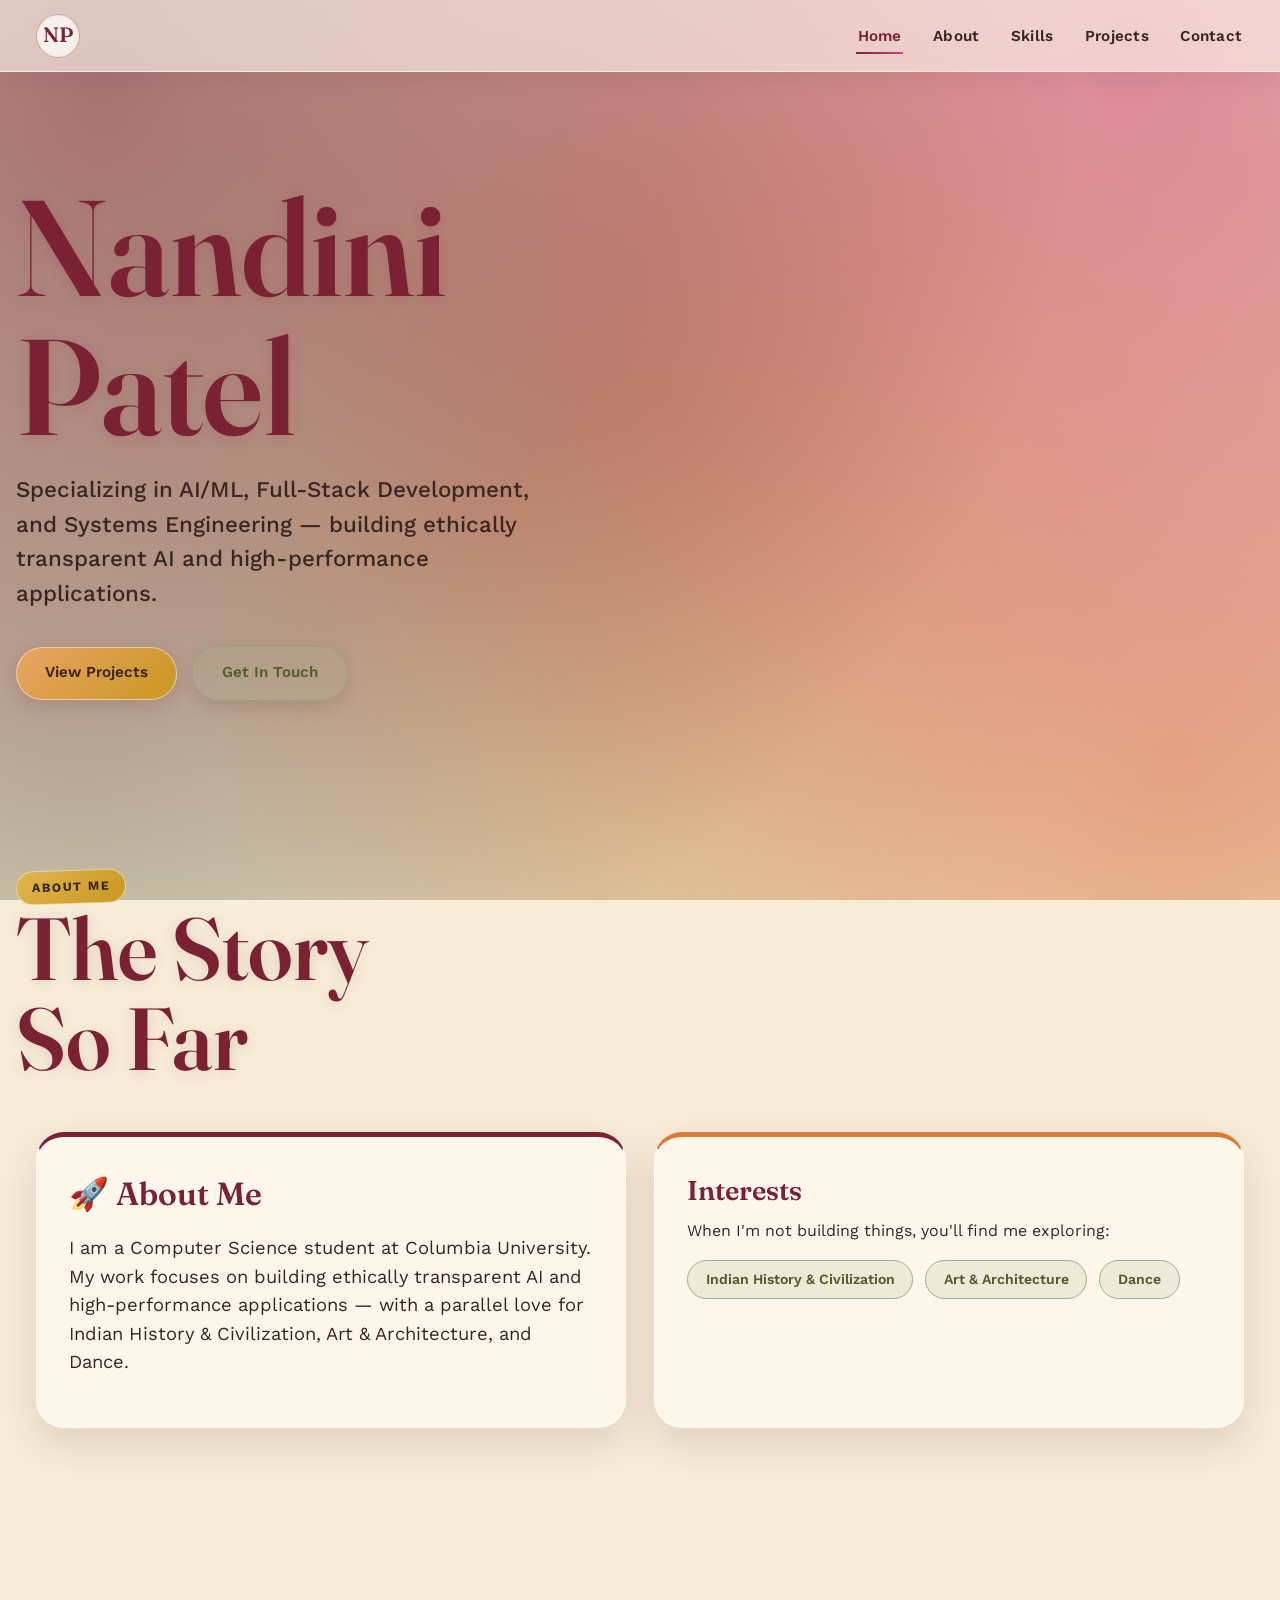
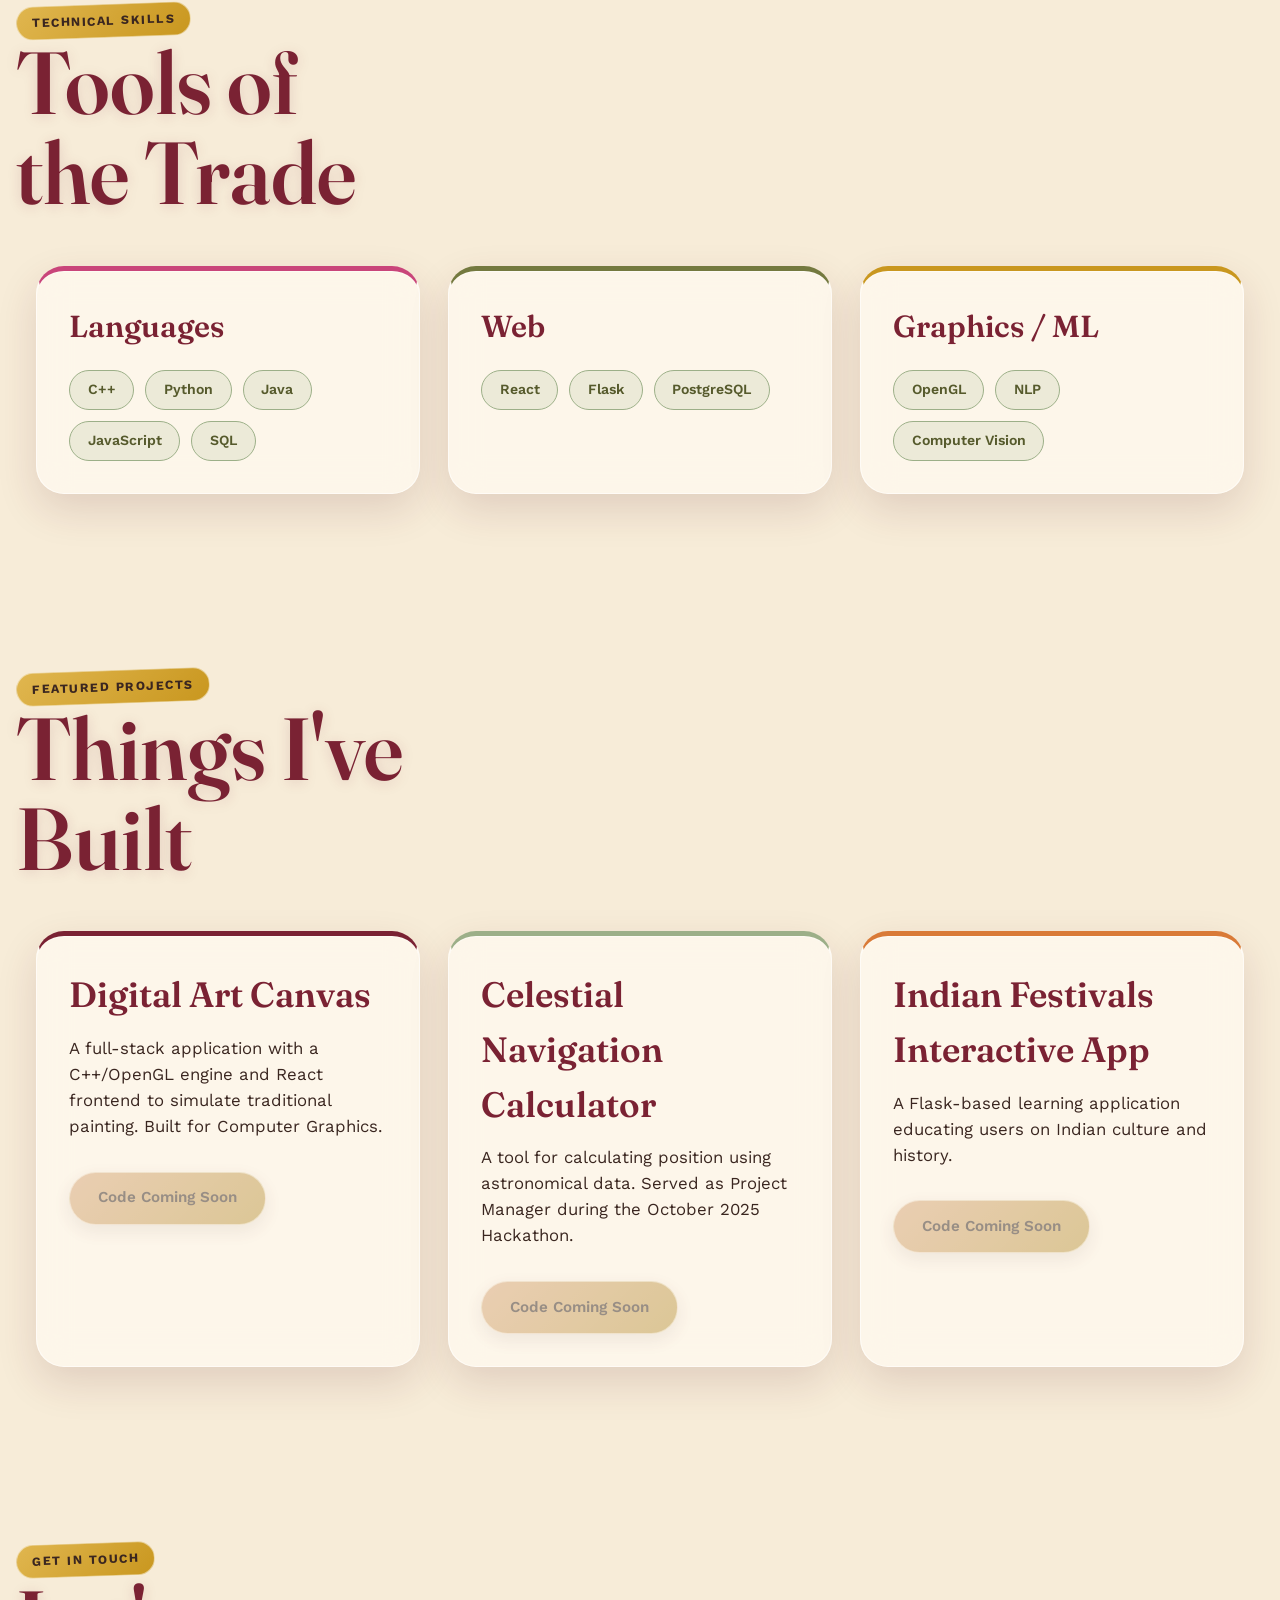
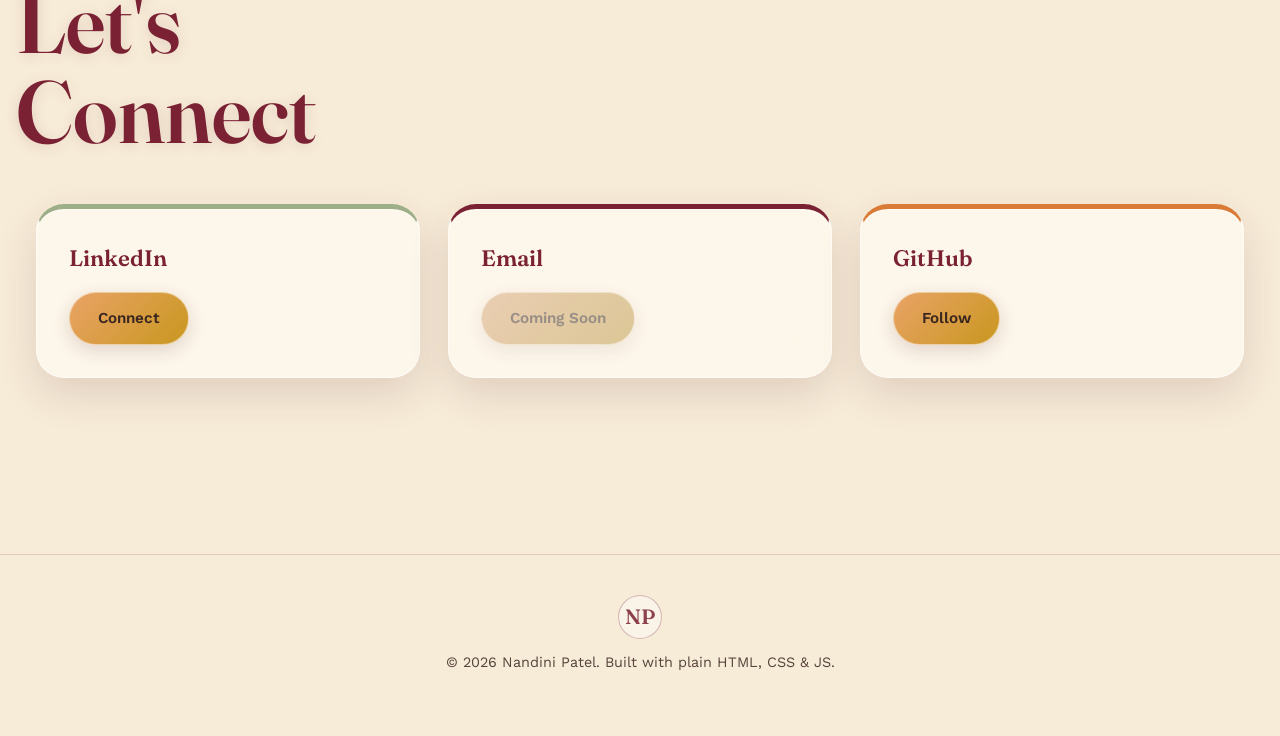
==== commit 18e37a70: "Trim hero eyebrow tag and Education card from About Drop the "Computer Science @ Columbia University" ====
--- a/index.html
+++ b/index.html
@@ -30,7 +30,6 @@
 <main id="main">
   <section class="hero wrap" id="top">
     <div class="hero-inner">
-      <span class="eyebrow">Computer Science @ Columbia University</span>
       <h1 class="stack-text">Nandini<br>Patel</h1>
       <p class="tagline">Specializing in AI/ML, Full-Stack Development, and Systems Engineering — building ethically transparent AI and high-performance applications.</p>
       <div class="hero-ctas">
@@ -50,11 +49,6 @@
       <section class="panel about-bio reveal">
         <h2 style="font-size: clamp(1.5rem, 3vw, 2rem); margin-bottom: 1rem;">🚀 About Me</h2>
         <p>I am a Computer Science student at Columbia University. My work focuses on building ethically transparent AI and high-performance applications — with a parallel love for Indian History &amp; Civilization, Art &amp; Architecture, and Dance.</p>
-      </section>
-
-      <section class="panel about-edu reveal">
-        <h2 style="font-size: clamp(1.3rem, 2.6vw, 1.7rem); margin-bottom: 0.75rem;">Education</h2>
-        <p>Columbia University<br>Computer Science</p>
       </section>
 
       <section class="panel about-interests reveal">
--- a/style.css
+++ b/style.css
@@ -353,9 +353,8 @@
   align-items: stretch;
 }
 .about-bio { border-top-color: var(--burgundy); }
-.about-edu { border-top-color: var(--sage); }
 .about-interests { border-top-color: var(--orange); }
-.about-bio p, .about-edu p { font-size: 1.15rem; }
+.about-bio p { font-size: 1.15rem; }
 .interest-list { display: flex; flex-wrap: wrap; gap: 0.75rem; margin-top: 1rem; }
 
 /* ---- Skills page ---- */
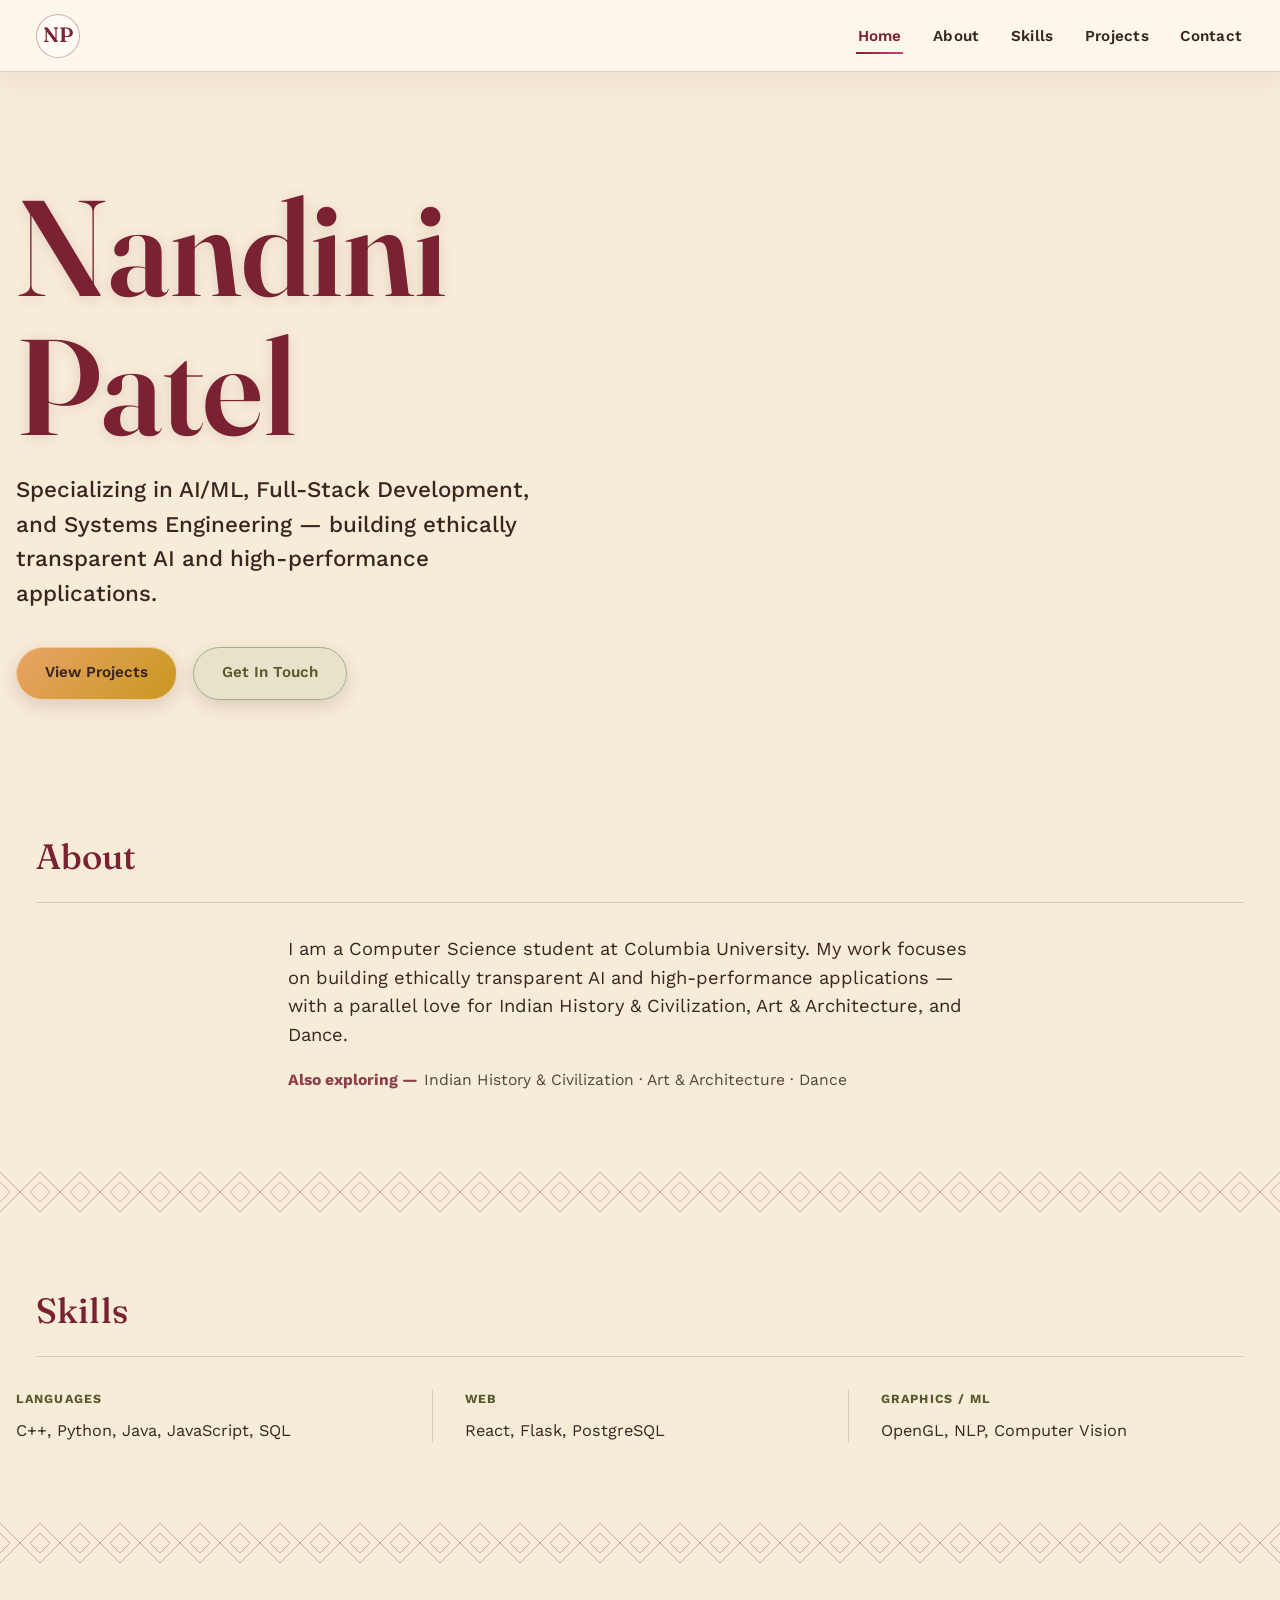
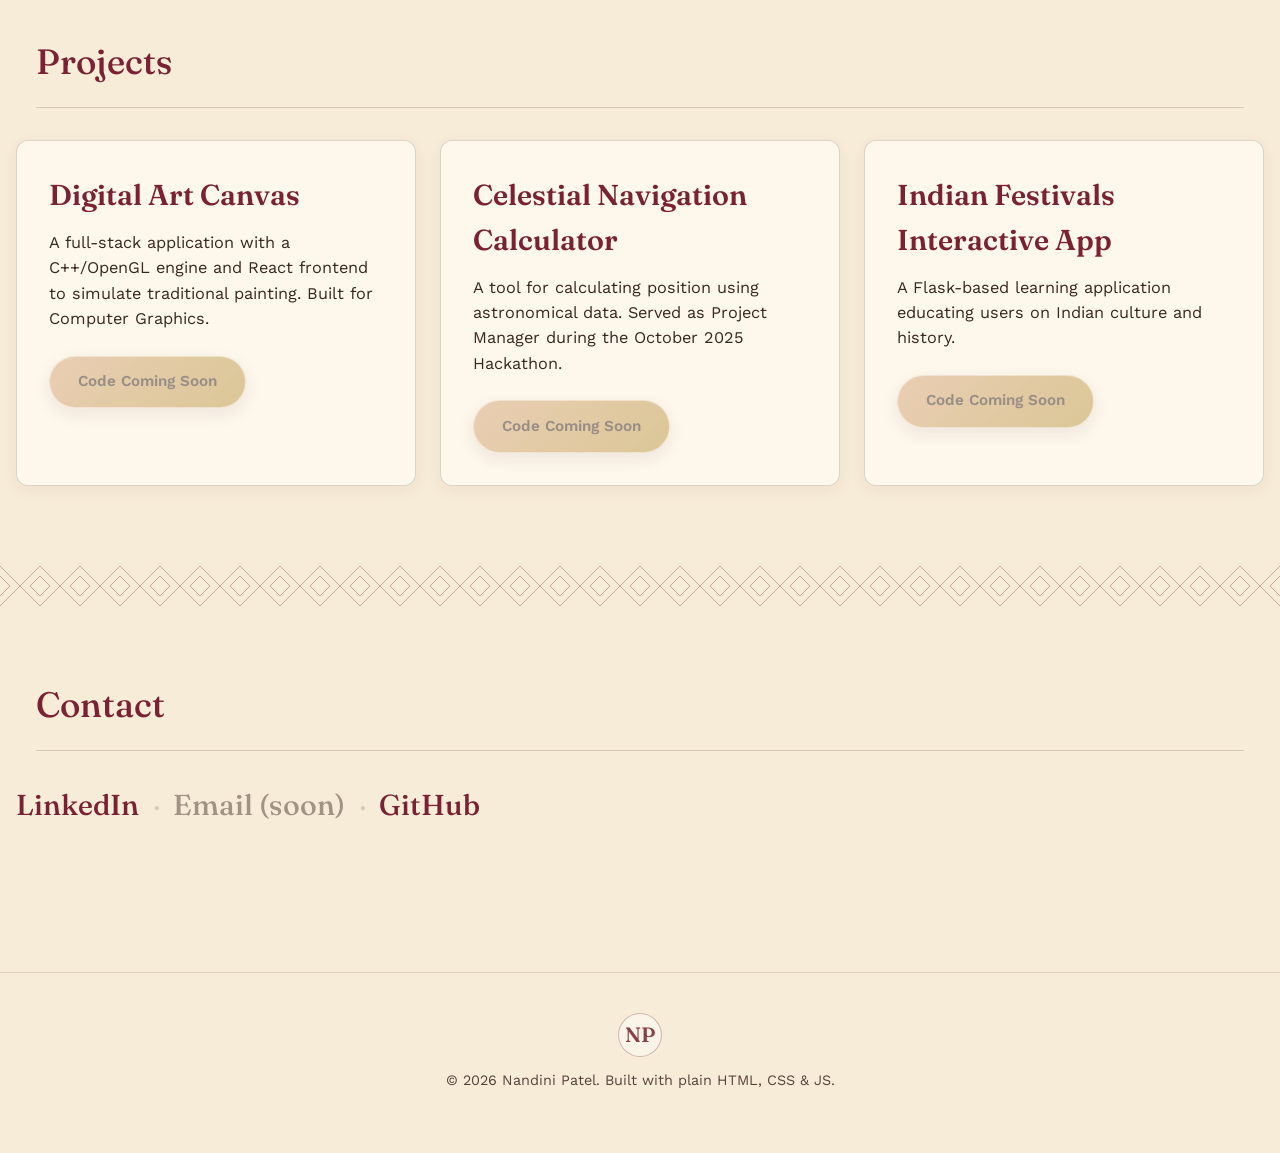
==== commit 5515b6a9: "flat cream redesign — remove glassmorphism, add jali divider" ====
--- a/index.html
+++ b/index.html
@@ -40,115 +40,82 @@
   </section>
 
   <section id="about">
-    <header class="page-head wrap">
-      <span class="eyebrow">About Me</span>
-      <h1 class="stack-text">The Story<br>So Far</h1>
+    <header class="section-head wrap">
+      <h2 class="section-label">About</h2>
     </header>
 
-    <div class="wrap about-grid">
-      <section class="panel about-bio reveal">
-        <h2 style="font-size: clamp(1.5rem, 3vw, 2rem); margin-bottom: 1rem;">🚀 About Me</h2>
-        <p>I am a Computer Science student at Columbia University. My work focuses on building ethically transparent AI and high-performance applications — with a parallel love for Indian History &amp; Civilization, Art &amp; Architecture, and Dance.</p>
-      </section>
-
-      <section class="panel about-interests reveal">
-        <h2 style="font-size: clamp(1.3rem, 2.6vw, 1.7rem); margin-bottom: 0.5rem;">Interests</h2>
-        <p>When I'm not building things, you'll find me exploring:</p>
-        <div class="interest-list">
-          <span class="pill">Indian History &amp; Civilization</span>
-          <span class="pill">Art &amp; Architecture</span>
-          <span class="pill">Dance</span>
-        </div>
-      </section>
+    <div class="wrap about-content reveal">
+      <p class="about-bio">I am a Computer Science student at Columbia University. My work focuses on building ethically transparent AI and high-performance applications — with a parallel love for Indian History &amp; Civilization, Art &amp; Architecture, and Dance.</p>
+      <p class="about-interests"><span class="label">Also exploring —</span>Indian History &amp; Civilization · Art &amp; Architecture · Dance</p>
     </div>
   </section>
 
+  <div class="lattice-divider" aria-hidden="true"></div>
+
   <section id="skills">
-    <header class="page-head wrap">
-      <span class="eyebrow">Technical Skills</span>
-      <h1 class="stack-text">Tools of<br>the Trade</h1>
+    <header class="section-head wrap">
+      <h2 class="section-label">Skills</h2>
     </header>
 
-    <div class="wrap skills-grid">
-      <section class="panel skill-langs reveal">
-        <h2 style="font-size: clamp(1.4rem, 3vw, 1.9rem);">Languages</h2>
-        <div class="chip-row">
-          <span class="pill">C++</span>
-          <span class="pill">Python</span>
-          <span class="pill">Java</span>
-          <span class="pill">JavaScript</span>
-          <span class="pill">SQL</span>
-        </div>
-      </section>
+    <div class="wrap skills-list reveal">
+      <div class="skills-group">
+        <h3>Languages</h3>
+        <p>C++, Python, Java, JavaScript, SQL</p>
+      </div>
 
-      <section class="panel skill-web reveal">
-        <h2 style="font-size: clamp(1.4rem, 3vw, 1.9rem);">Web</h2>
-        <div class="chip-row">
-          <span class="pill">React</span>
-          <span class="pill">Flask</span>
-          <span class="pill">PostgreSQL</span>
-        </div>
-      </section>
+      <div class="skills-group">
+        <h3>Web</h3>
+        <p>React, Flask, PostgreSQL</p>
+      </div>
 
-      <section class="panel skill-graphics reveal">
-        <h2 style="font-size: clamp(1.4rem, 3vw, 1.9rem);">Graphics / ML</h2>
-        <div class="chip-row">
-          <span class="pill">OpenGL</span>
-          <span class="pill">NLP</span>
-          <span class="pill">Computer Vision</span>
-        </div>
-      </section>
+      <div class="skills-group">
+        <h3>Graphics / ML</h3>
+        <p>OpenGL, NLP, Computer Vision</p>
+      </div>
     </div>
   </section>
 
+  <div class="lattice-divider" aria-hidden="true"></div>
+
   <section id="projects">
-    <header class="page-head wrap">
-      <span class="eyebrow">Featured Projects</span>
-      <h1 class="stack-text">Things I've<br>Built</h1>
+    <header class="section-head wrap">
+      <h2 class="section-label">Projects</h2>
     </header>
 
     <div class="wrap projects-grid">
-      <article class="panel project-card reveal">
-        <h2>Digital Art Canvas</h2>
+      <article class="project-card reveal">
+        <h3>Digital Art Canvas</h3>
         <p>A full-stack application with a C++/OpenGL engine and React frontend to simulate traditional painting. Built for Computer Graphics.</p>
         <span class="btn btn-gold btn-disabled" aria-disabled="true">Code Coming Soon</span>
       </article>
 
-      <article class="panel project-card reveal">
-        <h2>Celestial Navigation Calculator</h2>
+      <article class="project-card reveal">
+        <h3>Celestial Navigation Calculator</h3>
         <p>A tool for calculating position using astronomical data. Served as Project Manager during the October 2025 Hackathon.</p>
         <span class="btn btn-gold btn-disabled" aria-disabled="true">Code Coming Soon</span>
       </article>
 
-      <article class="panel project-card reveal">
-        <h2>Indian Festivals Interactive App</h2>
+      <article class="project-card reveal">
+        <h3>Indian Festivals Interactive App</h3>
         <p>A Flask-based learning application educating users on Indian culture and history.</p>
         <span class="btn btn-gold btn-disabled" aria-disabled="true">Code Coming Soon</span>
       </article>
     </div>
   </section>
 
+  <div class="lattice-divider" aria-hidden="true"></div>
+
   <section id="contact">
-    <header class="page-head wrap">
-      <span class="eyebrow">Get In Touch</span>
-      <h1 class="stack-text">Let's<br>Connect</h1>
+    <header class="section-head wrap">
+      <h2 class="section-label">Contact</h2>
     </header>
 
-    <div class="wrap contact-grid">
-      <section class="panel contact-card reveal">
-        <h2>LinkedIn</h2>
-        <a class="btn btn-gold" href="https://linkedin.com/in/nandinipatel" target="_blank" rel="noopener">Connect</a>
-      </section>
-
-      <section class="panel contact-card reveal">
-        <h2>Email</h2>
-        <span class="btn btn-gold btn-disabled" aria-disabled="true">Coming Soon</span>
-      </section>
-
-      <section class="panel contact-card reveal">
-        <h2>GitHub</h2>
-        <a class="btn btn-gold" href="https://github.com/NandiniiPatel" target="_blank" rel="noopener">Follow</a>
-      </section>
+    <div class="wrap contact-row reveal">
+      <a class="contact-link" href="https://linkedin.com/in/nandinipatel" target="_blank" rel="noopener">LinkedIn</a>
+      <span class="contact-sep" aria-hidden="true">·</span>
+      <span class="contact-link is-disabled" aria-disabled="true">Email (soon)</span>
+      <span class="contact-sep" aria-hidden="true">·</span>
+      <a class="contact-link" href="https://github.com/NandiniiPatel" target="_blank" rel="noopener">GitHub</a>
     </div>
   </section>
 </main>
--- a/style.css
+++ b/style.css
@@ -1,9 +1,9 @@
 /* ============================================================
    Nandini Patel — Portfolio
-   Soft glassmorphism structure, rich floral palette: deep
-   crimson/burgundy + magenta (primary), warm orange/gold
-   (secondary), sage/olive (grounding), warm cream base.
-   Frosted-glass cards, pill controls, understated serif type.
+   Jewel-toned Indian-royal palette (burgundy/magenta, gold,
+   sage) on flat cream. Structural signature: a jali (lattice)
+   divider between sections, in place of decorative glass/blur.
+   Understated serif display type, quiet section rhythm.
    ============================================================ */
 
 @import url('https://fonts.googleapis.com/css2?family=Fraunces:opsz,wght@9..144,400..700&family=Work+Sans:wght@400;500;600;700;800&display=swap');
@@ -28,15 +28,12 @@
   --olive: #74793f;
   --olive-deep: #565a2c;
 
-  --glass: rgba(255, 250, 240, 0.74);
-  --glass-strong: rgba(255, 250, 240, 0.88);
-  --glass-border: rgba(255, 255, 255, 0.6);
+  --line: rgba(58, 26, 20, 0.16);
 
   --font-display: 'Fraunces', Georgia, 'Times New Roman', serif;
   --font-body: 'Work Sans', -apple-system, Segoe UI, sans-serif;
 
   --nav-h: 4.5rem;
-  --shadow-panel: 0 16px 40px rgba(90, 30, 40, 0.14), inset 0 1px 0 rgba(255, 255, 255, 0.5);
   --shadow-btn: 0 6px 18px rgba(90, 30, 40, 0.16);
   --shadow-btn-hover: 0 12px 28px rgba(90, 30, 40, 0.22);
 }
@@ -64,21 +61,6 @@
   *, *::before, *::after { animation-duration: 0.001ms !important; animation-iteration-count: 1 !important; transition-duration: 0.001ms !important; }
 }
 
-/* ---------- Decorative page background: soft floral gradient mesh ---------- */
-body::before {
-  content: "";
-  position: fixed;
-  inset: 0;
-  z-index: -1;
-  background-image:
-    radial-gradient(circle at 8% 10%, rgba(122, 34, 51, 0.58) 0%, rgba(122, 34, 51, 0.3) 40%, transparent 68%),
-    radial-gradient(circle at 88% 6%, rgba(201, 69, 122, 0.52) 0%, rgba(201, 69, 122, 0.24) 40%, transparent 66%),
-    radial-gradient(circle at 92% 86%, rgba(217, 122, 55, 0.52) 0%, rgba(217, 122, 55, 0.26) 42%, transparent 68%),
-    radial-gradient(circle at 6% 88%, rgba(156, 175, 136, 0.5) 0%, rgba(156, 175, 136, 0.24) 42%, transparent 68%),
-    radial-gradient(circle at 50% 46%, rgba(201, 151, 31, 0.34) 0%, rgba(201, 151, 31, 0.14) 45%, transparent 70%);
-  background-color: var(--cream);
-}
-
 .skip-link {
   position: absolute;
   left: 1rem;
@@ -107,11 +89,11 @@
   height: var(--nav-h);
   display: flex;
   align-items: center;
-  background: rgba(255, 250, 240, 0.6);
+  background: rgba(255, 250, 240, 0.75);
   backdrop-filter: blur(14px);
   -webkit-backdrop-filter: blur(14px);
-  border-bottom: 1px solid var(--glass-border);
-  box-shadow: 0 8px 24px rgba(90, 30, 40, 0.08);
+  border-bottom: 1px solid var(--line);
+  box-shadow: 0 8px 24px rgba(90, 30, 40, 0.06);
 }
 .site-nav .wrap {
   width: 100%;
@@ -133,7 +115,6 @@
   justify-content: center;
   flex-shrink: 0;
   background: rgba(255, 255, 255, 0.5);
-  backdrop-filter: blur(8px);
 }
 .nav-links {
   display: flex;
@@ -190,10 +171,10 @@
     left: 0; right: 0;
     flex-direction: column;
     gap: 0;
-    background: rgba(255, 250, 240, 0.9);
+    background: rgba(255, 250, 240, 0.95);
     backdrop-filter: blur(14px);
     -webkit-backdrop-filter: blur(14px);
-    border-bottom: 1px solid var(--glass-border);
+    border-bottom: 1px solid var(--line);
     max-height: 0;
     overflow: hidden;
     transition: max-height 0.3s ease;
@@ -201,13 +182,13 @@
   .nav-links.open { max-height: 24rem; }
   .nav-links a {
     padding: 1rem 1.25rem;
-    border-bottom: 1px solid rgba(122, 34, 51, 0.12);
+    border-bottom: 1px solid var(--line);
     font-size: 1.05rem;
     display: block;
   }
 }
 
-/* ---------- Buttons / badges ---------- */
+/* ---------- Buttons ---------- */
 .btn {
   display: inline-flex;
   align-items: center;
@@ -230,8 +211,6 @@
 .btn-gold { background: linear-gradient(135deg, var(--orange-light), var(--gold)); color: var(--ink); border-color: rgba(255, 255, 255, 0.5); }
 .btn-ruby { background: rgba(156, 175, 136, 0.16); color: var(--olive-deep); border-color: var(--sage); }
 .btn-ruby:hover { background: rgba(156, 175, 136, 0.3); }
-.btn-emerald { background: linear-gradient(135deg, var(--olive), var(--olive-deep)); color: var(--cream-soft); }
-.btn-sapphire { background: linear-gradient(135deg, var(--magenta), var(--burgundy)); color: var(--cream-soft); }
 .btn-disabled {
   opacity: 0.5;
   cursor: default;
@@ -239,20 +218,7 @@
 }
 .btn-disabled:hover { transform: none; box-shadow: var(--shadow-btn); }
 
-.pill {
-  display: inline-block;
-  padding: 0.5rem 1.1rem;
-  border-radius: 999px;
-  font-weight: 600;
-  font-size: 0.88rem;
-  background: rgba(156, 175, 136, 0.18);
-  border: 1.5px solid var(--sage);
-  color: var(--olive-deep);
-  transition: transform 0.2s ease, background 0.2s ease;
-}
-.pill:hover { transform: translateY(-2px) scale(1.05); background: rgba(156, 175, 136, 0.32); }
-
-/* ---------- Display headline — solid primary accent, understated ---------- */
+/* ---------- Display headline ---------- */
 .stack-text {
   font-family: var(--font-display);
   font-weight: 600;
@@ -261,28 +227,15 @@
   text-shadow: 0 2px 14px rgba(122, 34, 51, 0.15);
 }
 
-.eyebrow {
-  display: inline-block;
-  font-family: var(--font-body);
-  font-weight: 700;
-  text-transform: uppercase;
-  letter-spacing: 0.12em;
-  font-size: 0.78rem;
-  color: var(--ink);
-  background: linear-gradient(135deg, var(--gold-light), var(--gold));
-  padding: 0.4rem 0.95rem;
-  border-radius: 999px;
-  transform: rotate(-2deg);
-  border: 1px solid rgba(255, 255, 255, 0.5);
-}
-
-/* ---------- Page header ---------- */
-.page-head {
-  padding: 6rem 0 3rem;
-  position: relative;
-}
-.page-head h1 {
-  font-size: clamp(2.75rem, 9vw, 5.5rem);
+/* ---------- Section header: quiet, no eyebrow/pun ---------- */
+.section-head { padding-top: 3.5rem; }
+.section-label {
+  font-family: var(--font-display);
+  font-weight: 500;
+  font-size: clamp(1.6rem, 3vw, 2.2rem);
+  color: var(--burgundy);
+  padding-bottom: 1.1rem;
+  border-bottom: 1px solid var(--line);
 }
 
 /* ---------- One-page anchor sections: offset scroll target below sticky nav ---------- */
@@ -290,19 +243,6 @@
   scroll-margin-top: var(--nav-h);
 }
 
-/* ---------- Cards / panels: frosted glass ---------- */
-.panel {
-  border-radius: 1.75rem;
-  border: 1px solid var(--glass-border);
-  border-top: 5px solid var(--magenta);
-  box-shadow: var(--shadow-panel);
-  padding: 2rem;
-  background-color: var(--glass);
-  backdrop-filter: blur(16px);
-  -webkit-backdrop-filter: blur(16px);
-  color: var(--ink);
-}
-.panel h2 { color: var(--burgundy); font-weight: 600; }
 .reveal {
   opacity: 0;
   transform: translateY(24px);
@@ -310,11 +250,24 @@
 }
 .reveal.in-view { opacity: 1; transform: translateY(0); }
 
+/* ---------- Signature: jali lattice divider ----------
+   Straight-line interlocking diamond tile, referencing jali
+   screen geometry. Used only between major sections — a quiet
+   architectural seam, not a background texture. */
+.lattice-divider {
+  height: 2.5rem;
+  margin: 1rem 0;
+  background-image: url("data:image/svg+xml,%3Csvg xmlns='http://www.w3.org/2000/svg' width='40' height='40' viewBox='0 0 40 40'%3E%3Cg fill='none' stroke='rgba(122,34,51,0.35)' stroke-width='1'%3E%3Cpath d='M20 0 L40 20 L20 40 L0 20 Z'/%3E%3Cpath d='M20 10 L30 20 L20 30 L10 20 Z'/%3E%3C/g%3E%3C/svg%3E");
+  background-repeat: repeat-x;
+  background-position: center;
+  background-size: 40px 40px;
+}
+
 /* ---------- Footer ---------- */
 .site-footer {
-  margin-top: 5rem;
+  margin-top: 4rem;
   padding: 2.5rem 0 3rem;
-  border-top: 1px solid rgba(122, 34, 51, 0.2);
+  border-top: 1px solid var(--line);
   text-align: center;
   font-size: 0.9rem;
   color: var(--ink);
@@ -326,7 +279,7 @@
    Page-specific layouts
    ============================================================ */
 
-/* ---- Hero (index.html) ---- */
+/* ---- Hero ---- */
 .hero {
   position: relative;
   padding: 5rem 0 4rem;
@@ -344,64 +297,92 @@
 }
 .hero-ctas { display: flex; flex-wrap: wrap; gap: 1rem; margin-top: 2.25rem; }
 
-/* ---- About page ---- */
-.about-grid {
+/* ---- About: editorial column, no card chrome ---- */
+.about-content {
+  max-width: 44rem;
+  padding: 2rem 0 4rem;
+}
+.about-bio { font-size: 1.15rem; }
+.about-interests {
+  font-size: 0.98rem;
+  color: var(--ink);
+  opacity: 0.85;
+  margin: 0;
+}
+.about-interests .label {
+  font-weight: 700;
+  color: var(--burgundy);
+  opacity: 1;
+  margin-right: 0.4em;
+}
+
+/* ---- Skills: grouped list, hairline column dividers ---- */
+.skills-list {
   display: grid;
-  gap: 1.75rem;
-  grid-template-columns: repeat(auto-fit, minmax(260px, 1fr));
-  padding-bottom: 5rem;
-  align-items: stretch;
-}
-.about-bio { border-top-color: var(--burgundy); }
-.about-interests { border-top-color: var(--orange); }
-.about-bio p { font-size: 1.15rem; }
-.interest-list { display: flex; flex-wrap: wrap; gap: 0.75rem; margin-top: 1rem; }
-
-/* ---- Skills page ---- */
-.skills-grid {
-  display: grid;
-  gap: 1.75rem;
-  grid-template-columns: repeat(auto-fit, minmax(260px, 1fr));
-  padding-bottom: 5rem;
-  align-items: stretch;
-}
-.skill-langs { border-top-color: var(--magenta); }
-.skill-web { border-top-color: var(--olive); }
-.skill-graphics { border-top-color: var(--gold); }
-.chip-row { display: flex; flex-wrap: wrap; gap: 0.7rem; margin-top: 1.25rem; }
-
-/* ---- Projects page ---- */
+  grid-template-columns: repeat(auto-fit, minmax(200px, 1fr));
+  padding: 2rem 0 4rem;
+}
+.skills-group {
+  padding: 0 2rem;
+  border-left: 1px solid var(--line);
+}
+.skills-group:first-child { border-left: none; padding-left: 0; }
+.skills-group h3 {
+  font-family: var(--font-body);
+  font-size: 0.78rem;
+  text-transform: uppercase;
+  letter-spacing: 0.09em;
+  font-weight: 700;
+  color: var(--olive-deep);
+  margin-bottom: 0.6rem;
+}
+.skills-group p {
+  font-size: 1.02rem;
+  margin: 0;
+  color: var(--ink);
+}
+@media (max-width: 640px) {
+  .skills-group { border-left: none; border-top: 1px solid var(--line); padding: 1.5rem 0 0; }
+  .skills-group:first-child { border-top: none; padding-top: 0; }
+}
+
+/* ---- Projects: the one place cards remain — a real collection ---- */
 .projects-grid {
   display: grid;
-  gap: 1.75rem;
+  gap: 1.5rem;
   grid-template-columns: repeat(auto-fit, minmax(280px, 1fr));
-  padding-bottom: 5rem;
-  align-items: stretch;
-}
-.project-card:nth-child(1) { border-top-color: var(--burgundy); }
-.project-card:nth-child(2) { border-top-color: var(--sage); }
-.project-card:nth-child(3) { border-top-color: var(--orange); }
-.project-card h2 { font-size: clamp(1.6rem, 3.5vw, 2.2rem); margin-bottom: 0.75rem; }
-.project-card p { font-size: 1.05rem; }
-.project-card .btn { margin-top: 1rem; }
-.project-card:hover { transform: translateY(-4px); }
-.project-card { transition: transform 0.25s ease; }
-
-/* ---- Contact page ---- */
-.contact-grid {
-  display: grid;
-  gap: 1.75rem;
-  grid-template-columns: repeat(auto-fit, minmax(240px, 1fr));
-  padding-bottom: 6rem;
-  align-items: stretch;
-}
-.contact-card {
-  display: flex;
-  flex-direction: column;
-  align-items: flex-start;
-  gap: 1rem;
-}
-.contact-card:nth-child(1) { border-top-color: var(--sage); }
-.contact-card:nth-child(2) { border-top-color: var(--burgundy); }
-.contact-card:nth-child(3) { border-top-color: var(--orange); }
-.contact-card h2 { font-size: 1.4rem; }
+  padding: 2rem 0 4rem;
+}
+.project-card {
+  border-radius: 0.75rem;
+  border: 1px solid var(--line);
+  background: var(--cream-soft);
+  padding: 2rem;
+  box-shadow: 0 4px 16px rgba(90, 30, 40, 0.06);
+  transition: transform 0.25s ease, box-shadow 0.25s ease;
+}
+.project-card:hover { transform: translateY(-4px); box-shadow: 0 12px 26px rgba(90, 30, 40, 0.1); }
+.project-card h3 {
+  font-size: clamp(1.4rem, 3vw, 1.8rem);
+  font-weight: 600;
+  color: var(--burgundy);
+  margin-bottom: 0.75rem;
+}
+.project-card p { font-size: 1.02rem; }
+.project-card .btn { margin-top: 0.5rem; }
+
+/* ---- Contact: inline link row, no card chrome ---- */
+.contact-row {
+  display: flex;
+  flex-wrap: wrap;
+  align-items: center;
+  gap: 0.85rem;
+  padding: 2rem 0 5rem;
+  font-family: var(--font-display);
+  font-size: clamp(1.3rem, 3vw, 1.8rem);
+}
+.contact-link { color: var(--burgundy); font-weight: 500; }
+.contact-link:not(.is-disabled):hover,
+.contact-link:not(.is-disabled):focus-visible { color: var(--magenta); }
+.contact-link.is-disabled { color: var(--ink); opacity: 0.45; }
+.contact-sep { color: var(--line); }
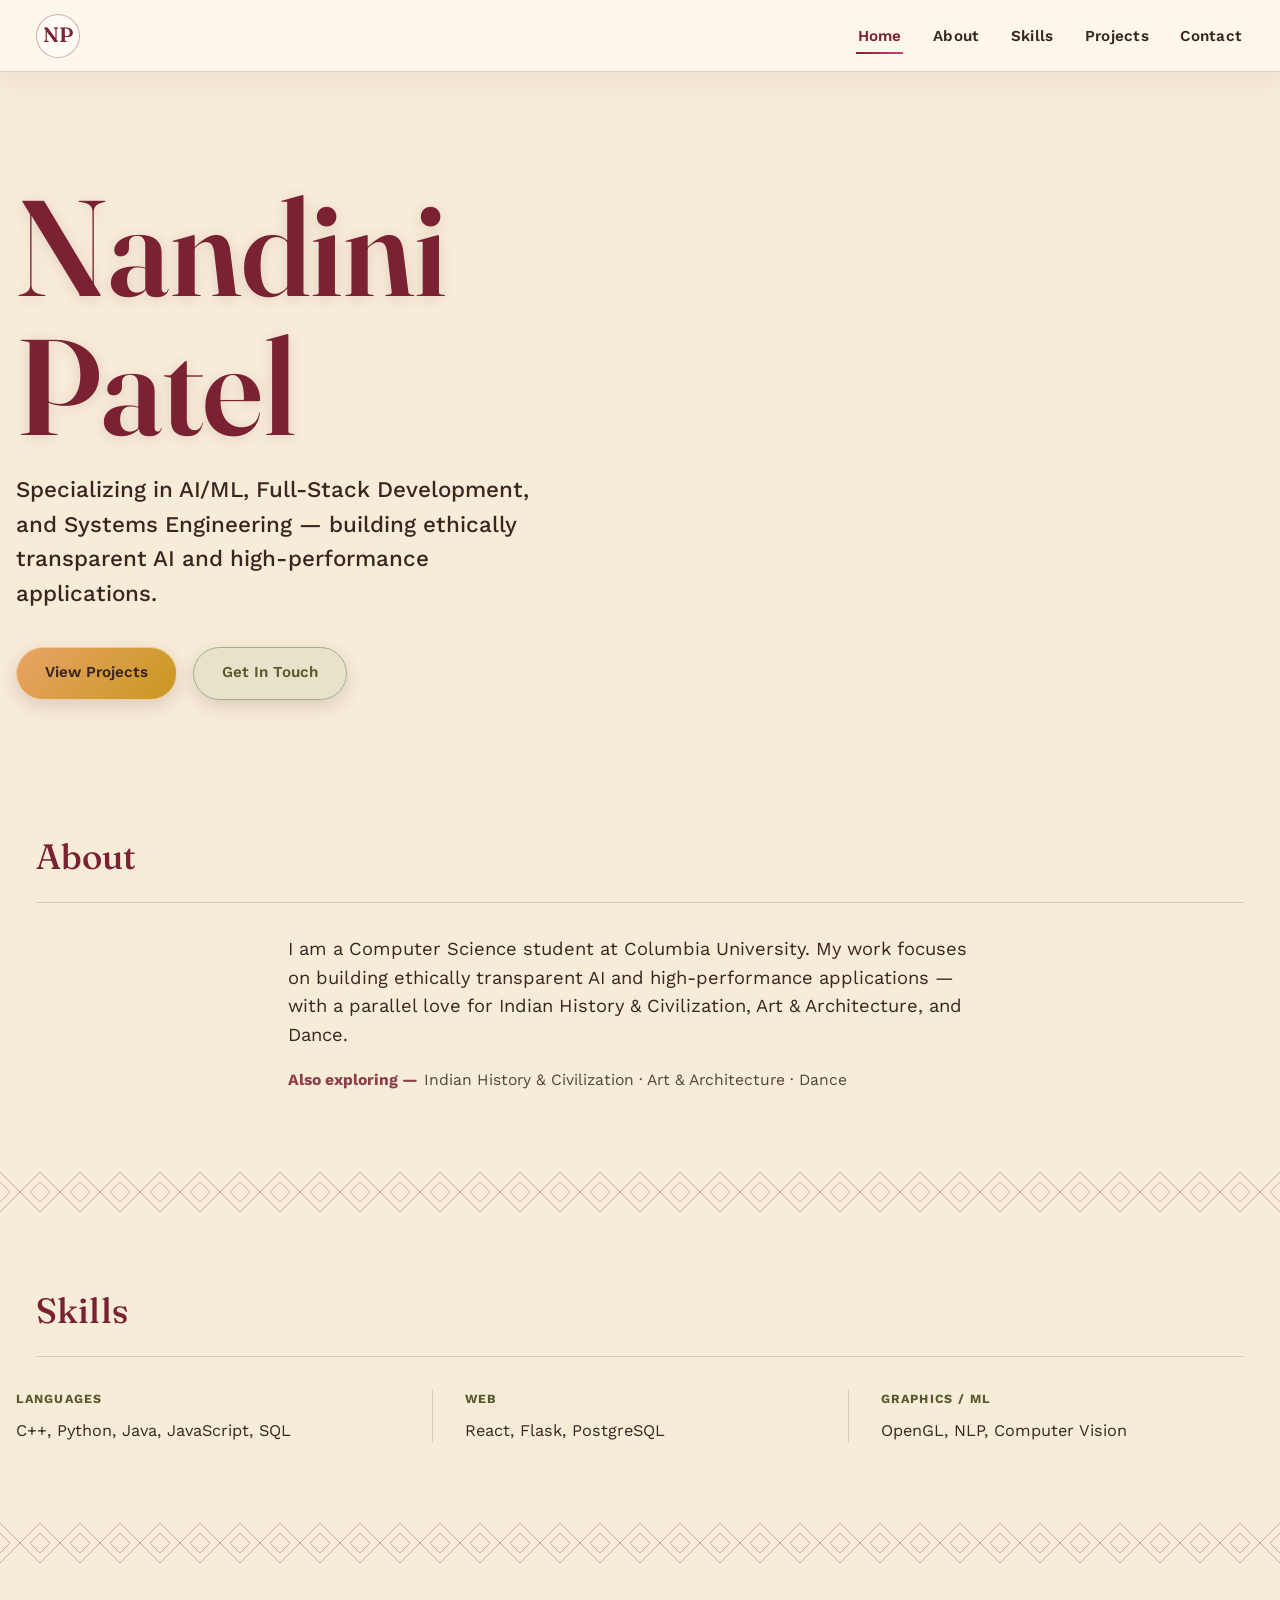
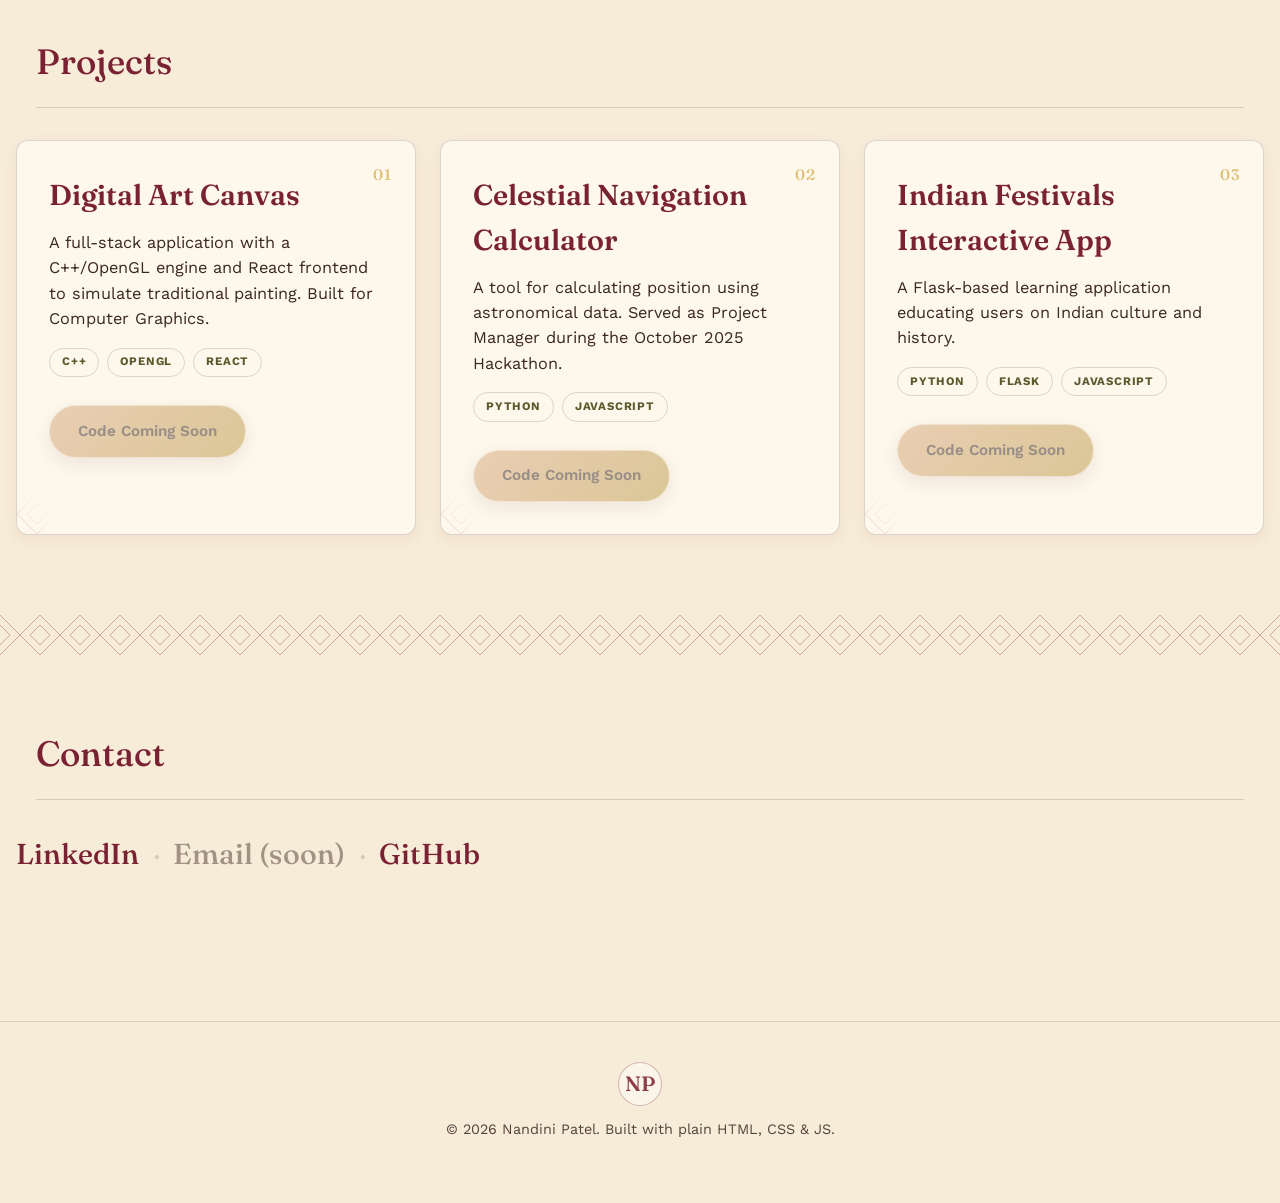
==== commit 01ba6f88: "Enhance project cards with tags, index numbers, corner lattice, hover Add tech-stack tag row, serif " ====
--- a/index.html
+++ b/index.html
@@ -84,20 +84,32 @@
 
     <div class="wrap projects-grid">
       <article class="project-card reveal">
+        <span class="project-num" aria-hidden="true">01</span>
         <h3>Digital Art Canvas</h3>
         <p>A full-stack application with a C++/OpenGL engine and React frontend to simulate traditional painting. Built for Computer Graphics.</p>
+        <ul class="project-tags">
+          <li>C++</li><li>OpenGL</li><li>React</li>
+        </ul>
         <span class="btn btn-gold btn-disabled" aria-disabled="true">Code Coming Soon</span>
       </article>
 
       <article class="project-card reveal">
+        <span class="project-num" aria-hidden="true">02</span>
         <h3>Celestial Navigation Calculator</h3>
         <p>A tool for calculating position using astronomical data. Served as Project Manager during the October 2025 Hackathon.</p>
+        <ul class="project-tags">
+          <li>Python</li><li>JavaScript</li>
+        </ul>
         <span class="btn btn-gold btn-disabled" aria-disabled="true">Code Coming Soon</span>
       </article>
 
       <article class="project-card reveal">
+        <span class="project-num" aria-hidden="true">03</span>
         <h3>Indian Festivals Interactive App</h3>
         <p>A Flask-based learning application educating users on Indian culture and history.</p>
+        <ul class="project-tags">
+          <li>Python</li><li>Flask</li><li>JavaScript</li>
+        </ul>
         <span class="btn btn-gold btn-disabled" aria-disabled="true">Code Coming Soon</span>
       </article>
     </div>
--- a/style.css
+++ b/style.css
@@ -354,21 +354,72 @@
   padding: 2rem 0 4rem;
 }
 .project-card {
+  position: relative;
+  overflow: hidden;
   border-radius: 0.75rem;
   border: 1px solid var(--line);
   background: var(--cream-soft);
   padding: 2rem;
   box-shadow: 0 4px 16px rgba(90, 30, 40, 0.06);
-  transition: transform 0.25s ease, box-shadow 0.25s ease;
-}
-.project-card:hover { transform: translateY(-4px); box-shadow: 0 12px 26px rgba(90, 30, 40, 0.1); }
+  transition: transform 0.25s ease, box-shadow 0.25s ease, border-color 0.25s ease;
+}
+.project-card:hover {
+  transform: translateY(-4px);
+  box-shadow: 0 12px 26px rgba(90, 30, 40, 0.1);
+  border-color: var(--gold);
+}
+.project-card::before {
+  content: "";
+  position: absolute;
+  bottom: 0;
+  left: 0;
+  width: 2.5rem;
+  height: 2.5rem;
+  pointer-events: none;
+  opacity: 0.55;
+  background-image: url("data:image/svg+xml,%3Csvg xmlns='http://www.w3.org/2000/svg' width='40' height='40' viewBox='0 0 40 40'%3E%3Cg fill='none' stroke='rgba(122,34,51,0.35)' stroke-width='1'%3E%3Cpath d='M20 0 L40 20 L20 40 L0 20 Z'/%3E%3Cpath d='M20 10 L30 20 L20 30 L10 20 Z'/%3E%3C/g%3E%3C/svg%3E");
+  background-repeat: no-repeat;
+  background-position: bottom left;
+  background-size: 40px 40px;
+  -webkit-mask-image: linear-gradient(to top right, rgba(0,0,0,1) 0%, rgba(0,0,0,0) 75%);
+  mask-image: linear-gradient(to top right, rgba(0,0,0,1) 0%, rgba(0,0,0,0) 75%);
+}
+.project-num {
+  position: absolute;
+  top: 1.35rem;
+  right: 1.5rem;
+  font-family: var(--font-display);
+  font-size: 0.95rem;
+  font-weight: 500;
+  color: var(--gold);
+  opacity: 0.6;
+  letter-spacing: 0.03em;
+}
 .project-card h3 {
   font-size: clamp(1.4rem, 3vw, 1.8rem);
   font-weight: 600;
   color: var(--burgundy);
   margin-bottom: 0.75rem;
+  padding-right: 2.5rem;
 }
 .project-card p { font-size: 1.02rem; }
+.project-tags {
+  display: flex;
+  flex-wrap: wrap;
+  gap: 0.5rem;
+  margin: 0.25rem 0 1.25rem;
+}
+.project-tags li {
+  font-family: var(--font-body);
+  font-size: 0.72rem;
+  text-transform: uppercase;
+  letter-spacing: 0.07em;
+  font-weight: 700;
+  color: var(--olive-deep);
+  border: 1px solid var(--line);
+  border-radius: 999px;
+  padding: 0.3rem 0.75rem;
+}
 .project-card .btn { margin-top: 0.5rem; }
 
 /* ---- Contact: inline link row, no card chrome ---- */
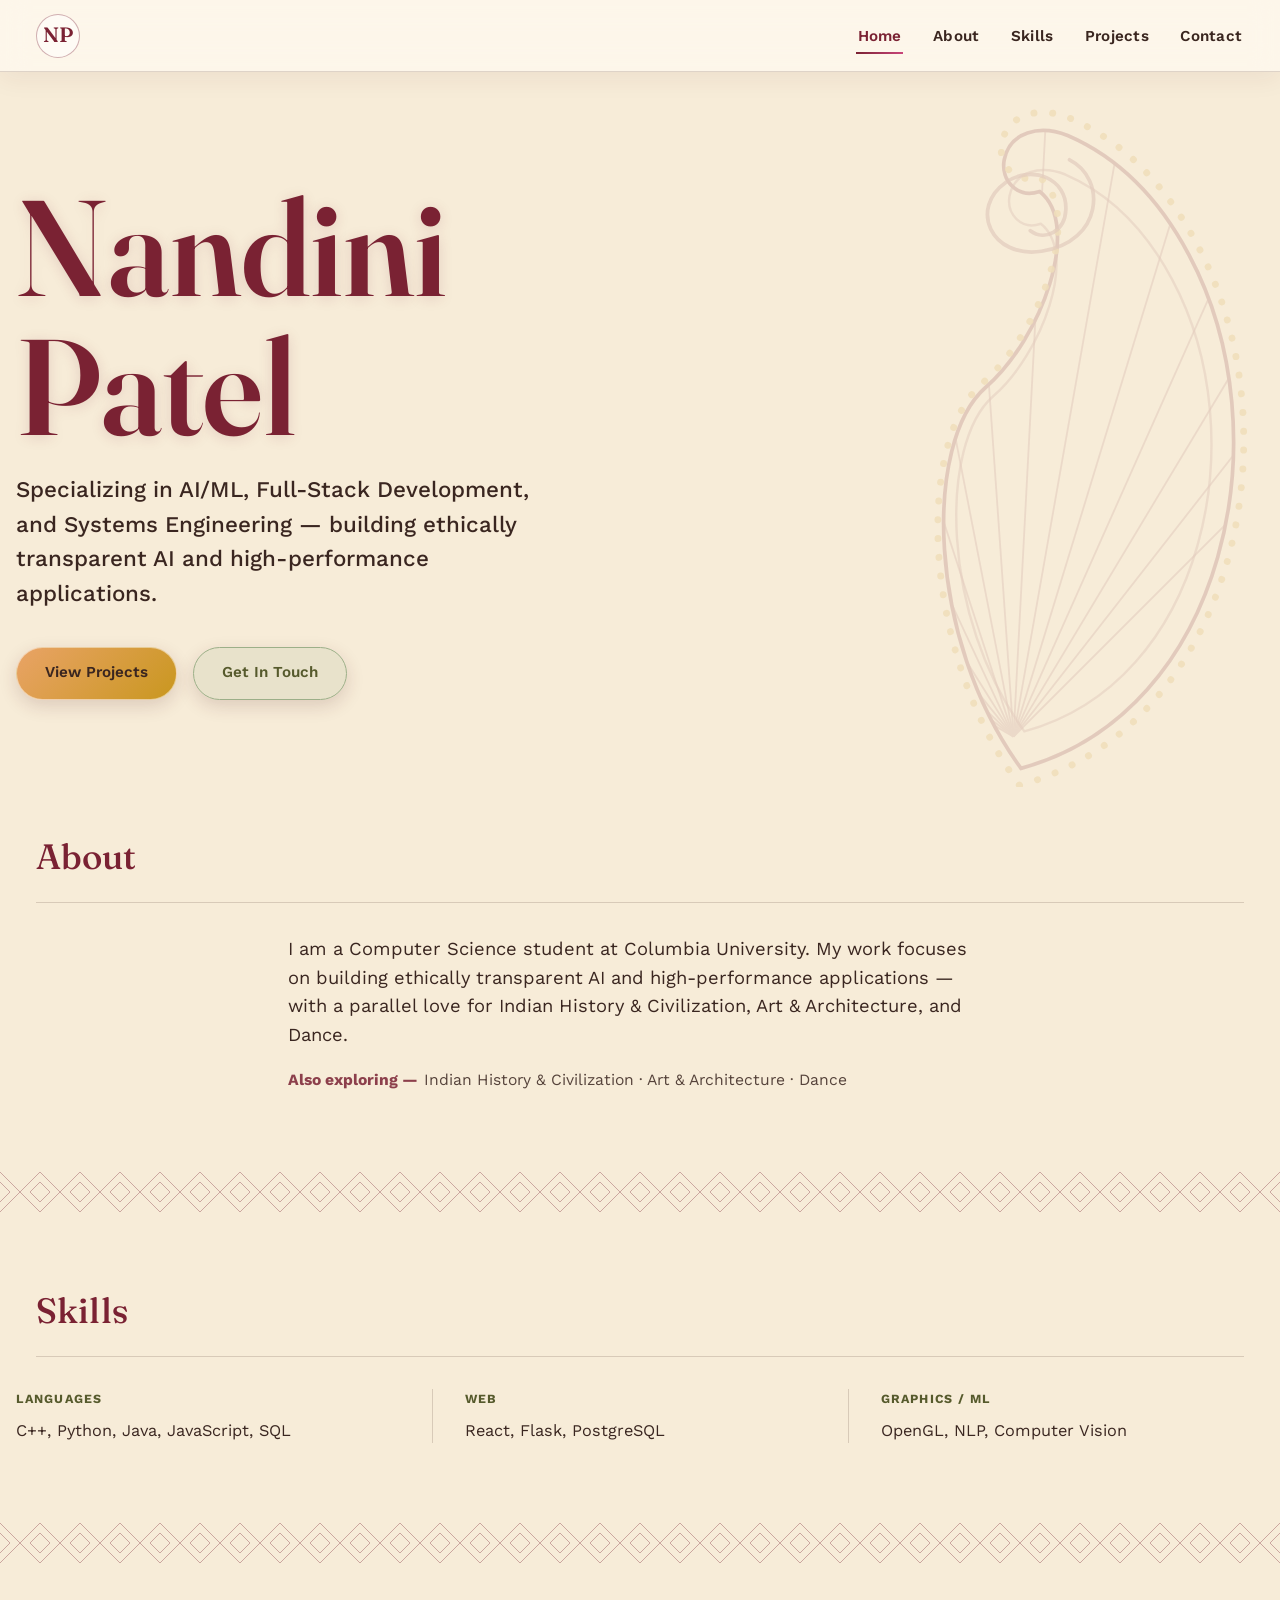
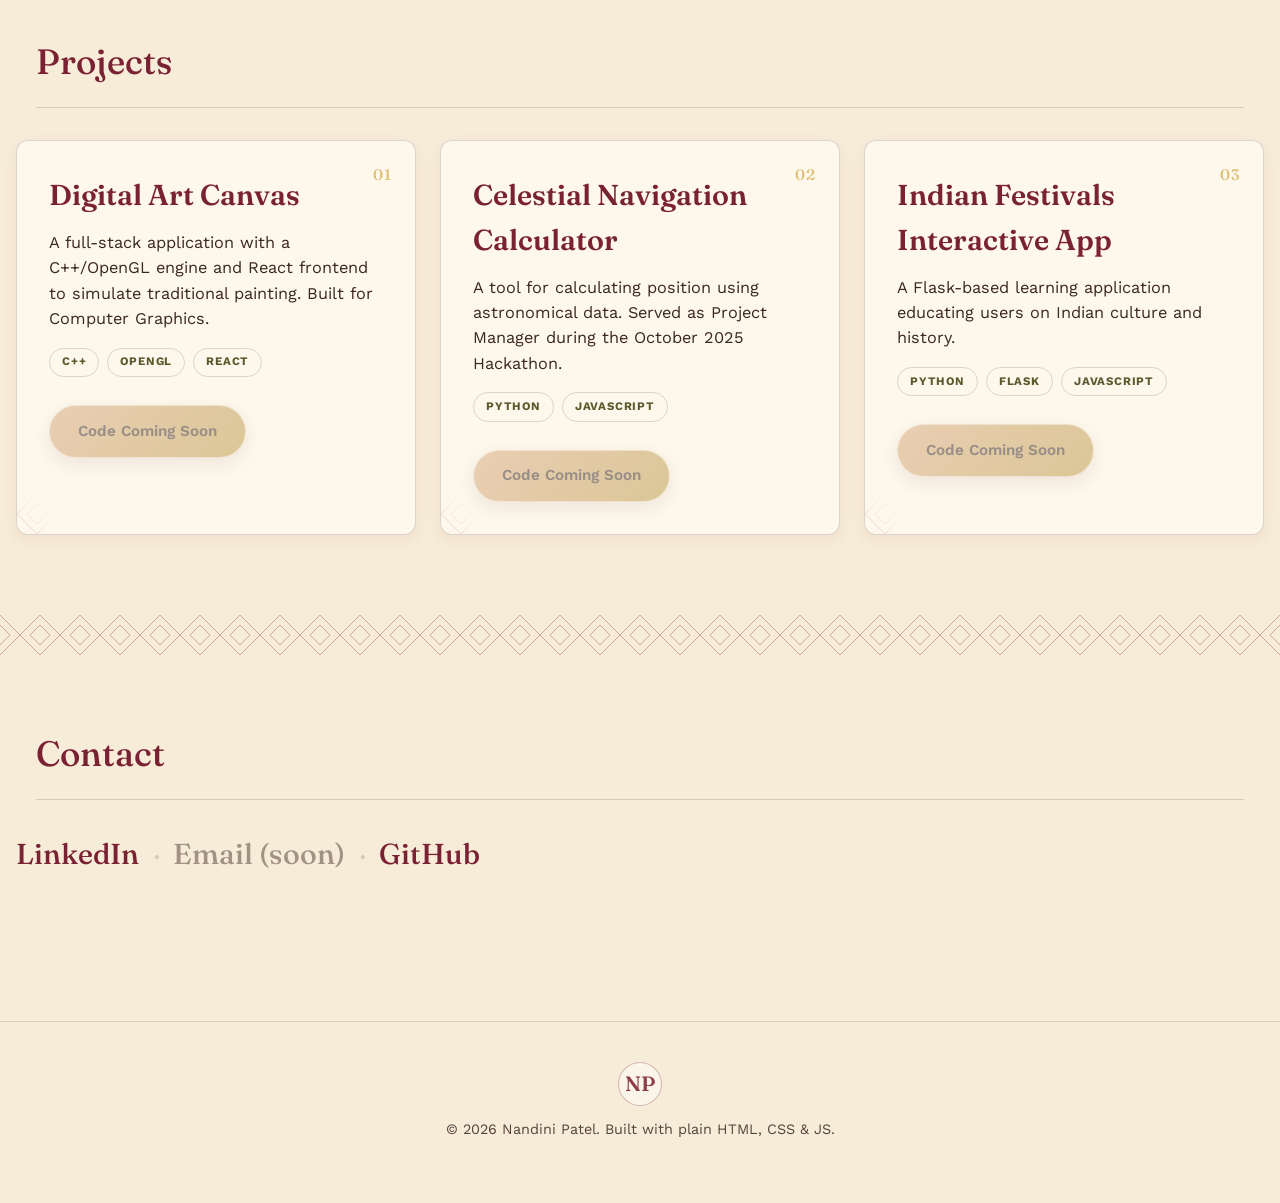
==== commit 915d5c0e: "Add low-opacity paisley (kalka) SVG motif to hero right side Inline SVG buta: Bézier teardrop outlin" ====
--- a/index.html
+++ b/index.html
@@ -29,6 +29,82 @@
 
 <main id="main">
   <section class="hero wrap" id="top">
+    <svg class="hero-paisley" viewBox="0 0 600 780" aria-hidden="true" focusable="false" xmlns="http://www.w3.org/2000/svg">
+      <defs>
+        <clipPath id="paisleyBody">
+          <path d="M300 760
+                   C 520 700, 582 400, 480 210
+                   C 435 125, 380 95, 350 82
+                   C 320 70, 288 78, 282 108
+                   C 278 130, 296 150, 320 142
+                   C 366 178, 322 300, 262 352
+                   C 196 410, 198 620, 300 760 Z"/>
+        </clipPath>
+      </defs>
+
+      <!-- radiating fan-line texture, clipped to the teardrop body -->
+      <g clip-path="url(#paisleyBody)" stroke="var(--burgundy)" stroke-width="2" class="paisley-fan">
+        <g transform="translate(292,726)">
+          <line y2="-860" transform="rotate(-60)"/>
+          <line y2="-860" transform="rotate(-53)"/>
+          <line y2="-860" transform="rotate(-46)"/>
+          <line y2="-860" transform="rotate(-39)"/>
+          <line y2="-860" transform="rotate(-32)"/>
+          <line y2="-860" transform="rotate(-25)"/>
+          <line y2="-860" transform="rotate(-18)"/>
+          <line y2="-860" transform="rotate(-11)"/>
+          <line y2="-860" transform="rotate(-4)"/>
+          <line y2="-860" transform="rotate(3)"/>
+          <line y2="-860" transform="rotate(10)"/>
+          <line y2="-860" transform="rotate(17)"/>
+          <line y2="-860" transform="rotate(24)"/>
+          <line y2="-860" transform="rotate(31)"/>
+          <line y2="-860" transform="rotate(38)"/>
+          <line y2="-860" transform="rotate(45)"/>
+        </g>
+      </g>
+
+      <!-- inner outline echo -->
+      <path class="paisley-inner" d="M300 760
+               C 520 700, 582 400, 480 210
+               C 435 125, 380 95, 350 82
+               C 320 70, 288 78, 282 108
+               C 278 130, 296 150, 320 142
+               C 366 178, 322 300, 262 352
+               C 196 410, 198 620, 300 760 Z"
+        fill="none" stroke="var(--burgundy)" stroke-width="3"
+        transform="translate(330,430) scale(0.88) translate(-330,-430)"/>
+
+      <!-- main outline -->
+      <path d="M300 760
+               C 520 700, 582 400, 480 210
+               C 435 125, 380 95, 350 82
+               C 320 70, 288 78, 282 108
+               C 278 130, 296 150, 320 142
+               C 366 178, 322 300, 262 352
+               C 196 410, 198 620, 300 760 Z"
+        fill="none" stroke="var(--burgundy)" stroke-width="4"/>
+
+      <!-- beaded / dotted border running just outside the outline -->
+      <path class="paisley-beads" d="M300 760
+               C 520 700, 582 400, 480 210
+               C 435 125, 380 95, 350 82
+               C 320 70, 288 78, 282 108
+               C 278 130, 296 150, 320 142
+               C 366 178, 322 300, 262 352
+               C 196 410, 198 620, 300 760 Z"
+        fill="none" stroke="var(--gold)" stroke-width="7"
+        stroke-linecap="round" stroke-dasharray="0.1 19"
+        transform="translate(330,430) scale(1.055) translate(-330,-430)"/>
+
+      <!-- spiral curl at the tail -->
+      <path class="paisley-spiral" d="M352 108
+               C 392 128, 388 196, 322 206
+               C 268 214, 244 160, 284 132
+               C 312 113, 350 128, 348 162
+               C 347 184, 326 196, 310 184"
+        fill="none" stroke="var(--burgundy)" stroke-width="4" stroke-linecap="round"/>
+    </svg>
     <div class="hero-inner">
       <h1 class="stack-text">Nandini<br>Patel</h1>
       <p class="tagline">Specializing in AI/ML, Full-Stack Development, and Systems Engineering — building ethically transparent AI and high-performance applications.</p>
--- a/style.css
+++ b/style.css
@@ -288,6 +288,33 @@
   align-items: center;
 }
 .hero-inner { position: relative; z-index: 1; max-width: 46rem; }
+
+/* ---- Hero paisley (kalka) motif ----
+   One-off traditional buta on the empty right side. Actual SVG:
+   teardrop outline, dotted gold beading, tail spiral, radiating
+   fan-lines. Kept quiet so it never competes with the name. */
+.hero-paisley {
+  position: absolute;
+  right: -3%;
+  top: 50%;
+  transform: translateY(-50%);
+  width: min(44vw, 560px);
+  height: auto;
+  z-index: 0;
+  pointer-events: none;
+  opacity: 0.16;
+}
+.hero-paisley .paisley-fan { opacity: 0.55; }
+.hero-paisley .paisley-inner { opacity: 0.5; }
+.hero-paisley .paisley-beads { opacity: 0.85; }
+.hero-paisley .paisley-spiral { opacity: 0.7; }
+
+@media (max-width: 900px) {
+  .hero-paisley { width: 60vw; right: -12%; opacity: 0.1; }
+}
+@media (max-width: 640px) {
+  .hero-paisley { display: none; }
+}
 .hero h1 { font-size: clamp(3rem, 13vw, 8.5rem); margin: 1rem 0; }
 .hero .tagline {
   font-size: clamp(1.05rem, 2.4vw, 1.4rem);
